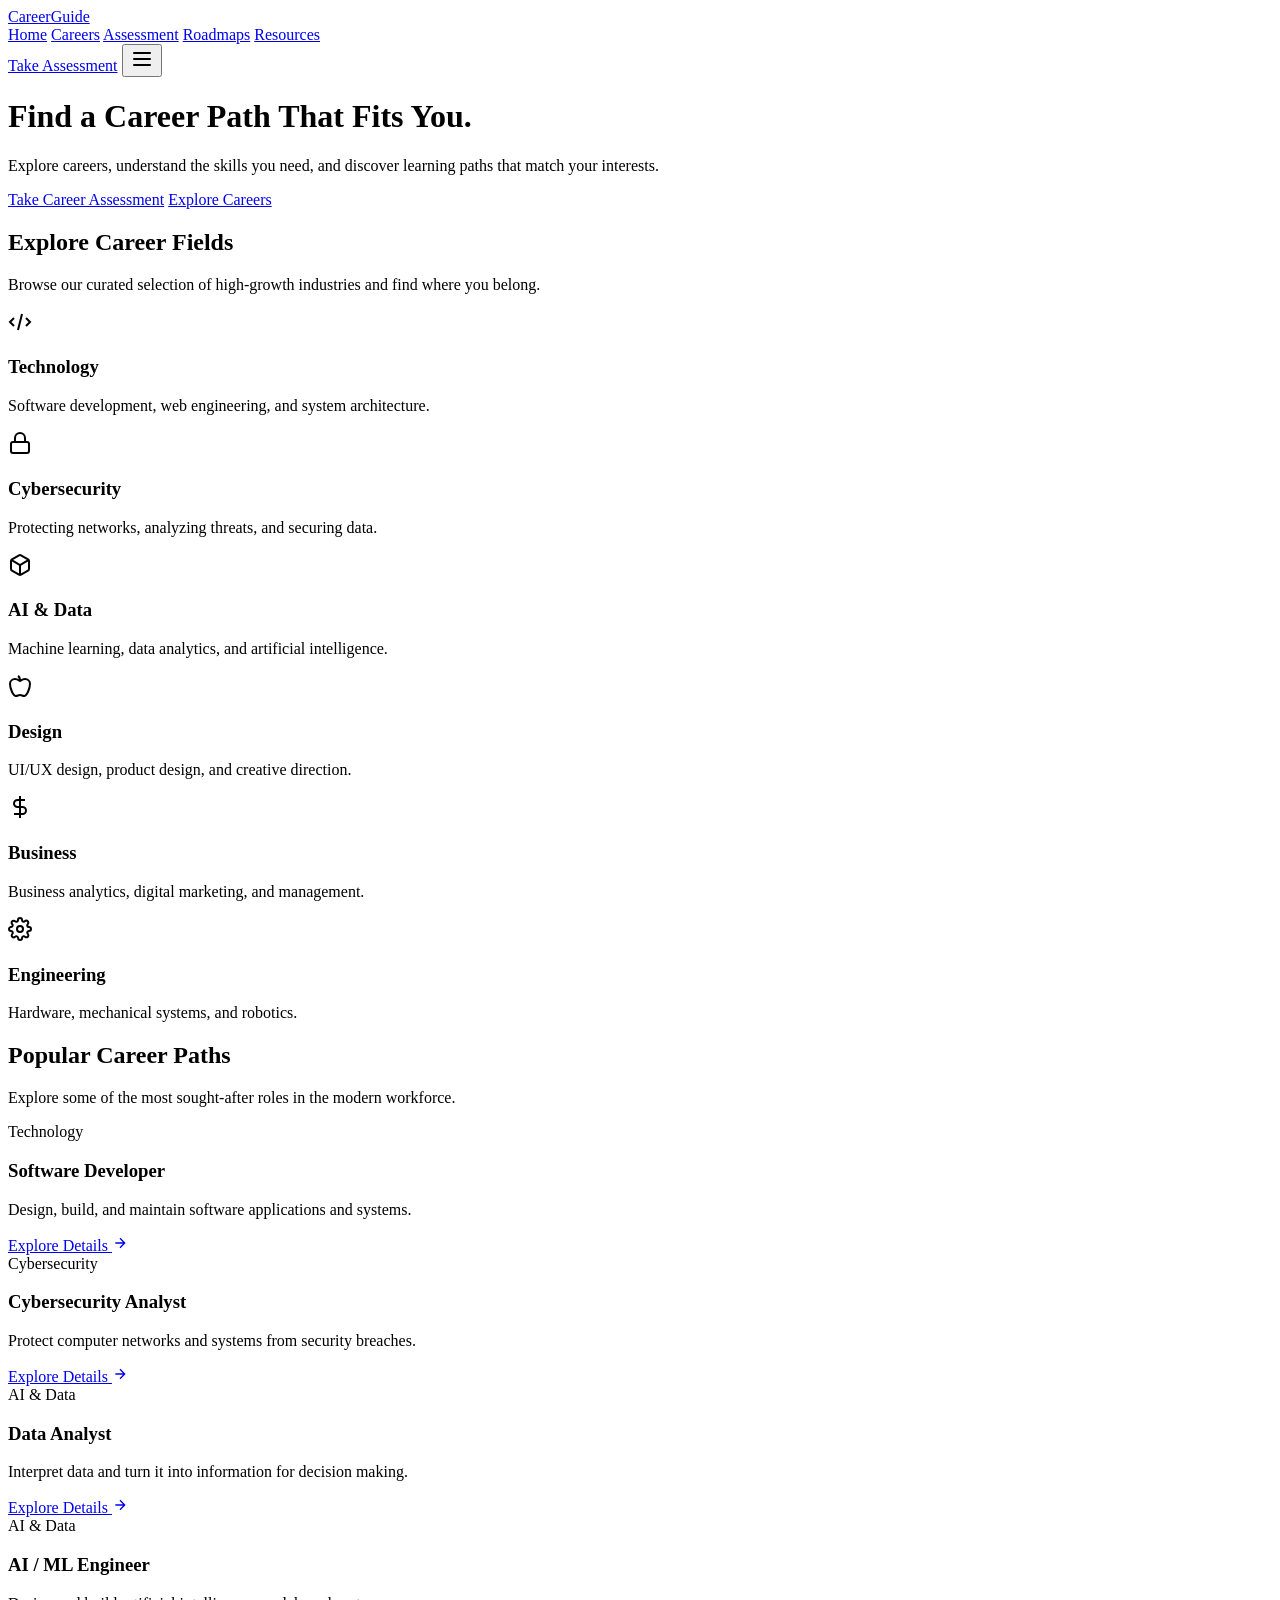
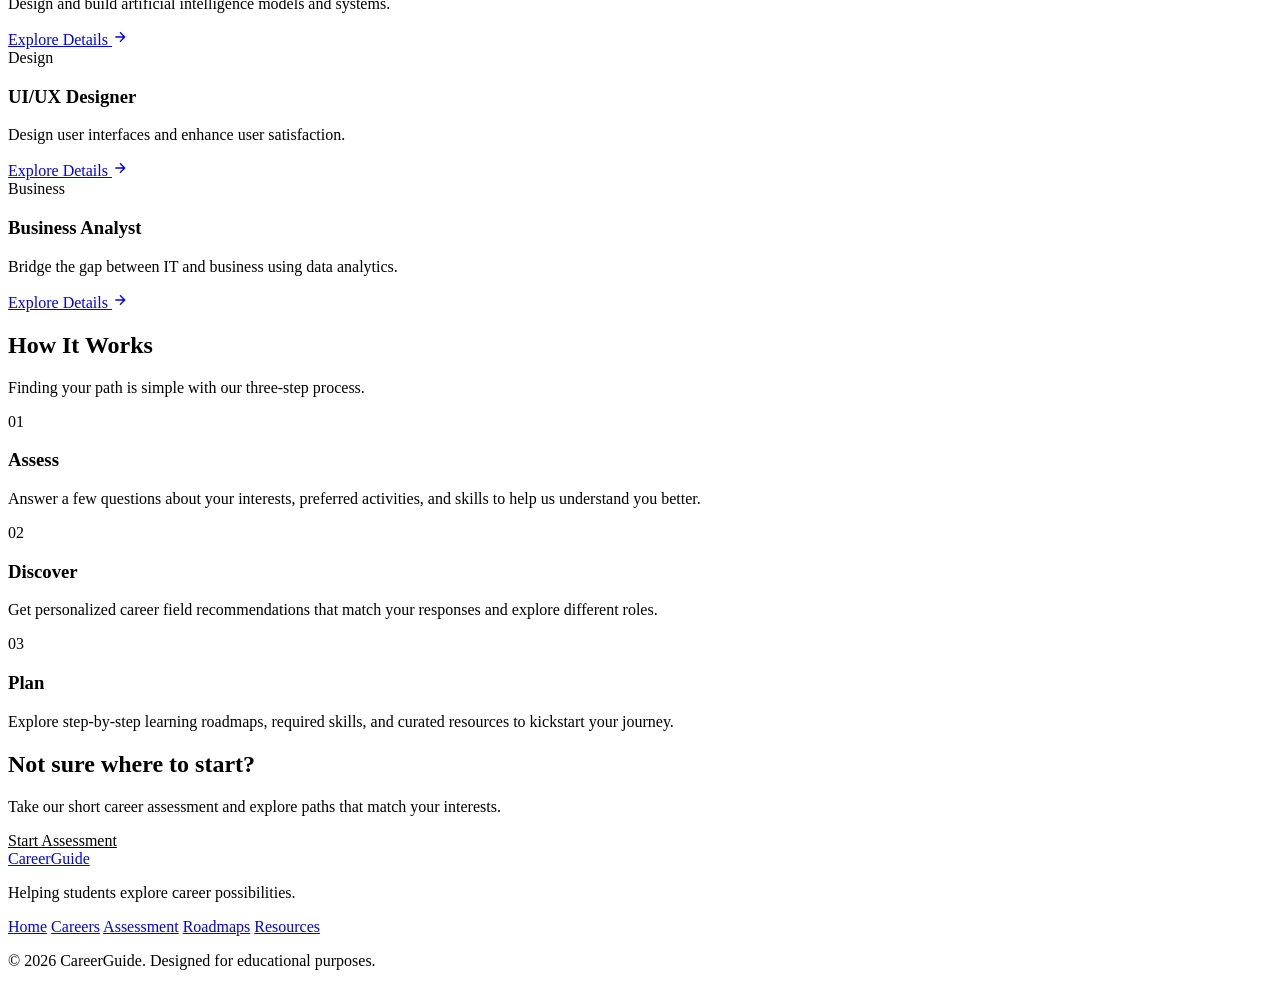
==== index.html @ 96481955 "Add files via upload" ====
<!DOCTYPE html>
<html lang="en">
<head>
    <meta charset="UTF-8">
    <meta name="viewport" content="width=device-width, initial-scale=1.0">
    <title>CareerGuide | Find Your Path</title>
    <link href="https://fonts.googleapis.com/css2?family=Inter:wght@400;500;600;700&display=swap" rel="stylesheet">
    <link rel="stylesheet" href="css/style.css">
</head>
<body>
    <nav class="navbar">
        <div class="nav-container">
            <a href="index.html" class="logo">CareerGuide</a>
            <div class="nav-links">
                <a href="index.html">Home</a>
                <a href="careers.html">Careers</a>
                <a href="assessment.html">Assessment</a>
                <a href="roadmaps.html">Roadmaps</a>
                <a href="resources.html">Resources</a>
                <a href="assessment.html" class="btn btn-primary nav-cta mobile-only" style="display: none;">Take Assessment</a>
            </div>
            <a href="assessment.html" class="btn btn-primary nav-cta desktop-only">Take Assessment</a>
            <button class="mobile-menu-btn" aria-label="Toggle Menu">
                <svg width="24" height="24" viewBox="0 0 24 24" fill="none" stroke="currentColor" stroke-width="2">
                    <path stroke-linecap="round" stroke-linejoin="round" d="M4 6h16M4 12h16M4 18h16"/>
                </svg>
            </button>
        </div>
    </nav>

    <header class="hero">
        <div class="container">
            <h1>Find a Career Path That Fits You.</h1>
            <p>Explore careers, understand the skills you need, and discover learning paths that match your interests.</p>
            <div class="hero-btns">
                <a href="assessment.html" class="btn btn-primary">Take Career Assessment</a>
                <a href="careers.html" class="btn btn-secondary">Explore Careers</a>
            </div>
        </div>
    </header>

    <main>
        <!-- Career Categories -->
        <section class="container">
            <div class="section-header">
                <h2>Explore Career Fields</h2>
                <p>Browse our curated selection of high-growth industries and find where you belong.</p>
            </div>
            <div class="grid grid-3">
                <div class="card">
                    <div class="card-icon">
                        <svg width="24" height="24" viewBox="0 0 24 24" fill="none" stroke="currentColor" stroke-width="2"><path d="M10 20l4-16m4 4l4 4-4 4M6 16l-4-4 4-4"/></svg>
                    </div>
                    <h3 class="card-title">Technology</h3>
                    <p>Software development, web engineering, and system architecture.</p>
                </div>
                <div class="card">
                    <div class="card-icon">
                        <svg width="24" height="24" viewBox="0 0 24 24" fill="none" stroke="currentColor" stroke-width="2"><rect x="3" y="11" width="18" height="11" rx="2" ry="2"/><path d="M7 11V7a5 5 0 0 1 10 0v4"/></svg>
                    </div>
                    <h3 class="card-title">Cybersecurity</h3>
                    <p>Protecting networks, analyzing threats, and securing data.</p>
                </div>
                <div class="card">
                    <div class="card-icon">
                        <svg width="24" height="24" viewBox="0 0 24 24" fill="none" stroke="currentColor" stroke-width="2"><path d="M21 16V8a2 2 0 0 0-1-1.73l-7-4a2 2 0 0 0-2 0l-7 4A2 2 0 0 0 3 8v8a2 2 0 0 0 1 1.73l7 4a2 2 0 0 0 2 0l7-4A2 2 0 0 0 21 16z"/><polyline points="3.27 6.96 12 12.01 20.73 6.96"/><line x1="12" y1="22.08" x2="12" y2="12"/></svg>
                    </div>
                    <h3 class="card-title">AI & Data</h3>
                    <p>Machine learning, data analytics, and artificial intelligence.</p>
                </div>
                <div class="card">
                    <div class="card-icon">
                        <svg width="24" height="24" viewBox="0 0 24 24" fill="none" stroke="currentColor" stroke-width="2"><path d="M12 20.94c1.5 0 2.75 1.06 4 1.06 3 0 6-8 6-12.22A4.91 4.91 0 0 0 17 5c-2.22 0-4 1.44-5 2-1-.56-2.78-2-5-2a4.9 4.9 0 0 0-5 4.78C2 14 5 22 8 22c1.25 0 2.5-1.06 4-1.06Z"/><path d="M10 2c1 .5 2 2 2 5"/></svg>
                    </div>
                    <h3 class="card-title">Design</h3>
                    <p>UI/UX design, product design, and creative direction.</p>
                </div>
                <div class="card">
                    <div class="card-icon">
                        <svg width="24" height="24" viewBox="0 0 24 24" fill="none" stroke="currentColor" stroke-width="2"><line x1="12" y1="1" x2="12" y2="23"/><path d="M17 5H9.5a3.5 3.5 0 0 0 0 7h5a3.5 3.5 0 0 1 0 7H6"/></svg>
                    </div>
                    <h3 class="card-title">Business</h3>
                    <p>Business analytics, digital marketing, and management.</p>
                </div>
                <div class="card">
                    <div class="card-icon">
                        <svg width="24" height="24" viewBox="0 0 24 24" fill="none" stroke="currentColor" stroke-width="2"><circle cx="12" cy="12" r="3"/><path d="M19.4 15a1.65 1.65 0 0 0 .33 1.82l.06.06a2 2 0 0 1 0 2.83 2 2 0 0 1-2.83 0l-.06-.06a1.65 1.65 0 0 0-1.82-.33 1.65 1.65 0 0 0-1 1.51V21a2 2 0 0 1-2 2 2 2 0 0 1-2-2v-.09A1.65 1.65 0 0 0 9 19.4a1.65 1.65 0 0 0-1.82.33l-.06.06a2 2 0 0 1-2.83 0 2 2 0 0 1 0-2.83l.06-.06a1.65 1.65 0 0 0 .33-1.82 1.65 1.65 0 0 0-1.51-1H3a2 2 0 0 1-2-2 2 2 0 0 1 2-2h.09A1.65 1.65 0 0 0 4.6 9a1.65 1.65 0 0 0-.33-1.82l-.06-.06a2 2 0 0 1 0-2.83 2 2 0 0 1 2.83 0l.06.06a1.65 1.65 0 0 0 1.82.33H9a1.65 1.65 0 0 0 1-1.51V3a2 2 0 0 1 2-2 2 2 0 0 1 2 2v.09a1.65 1.65 0 0 0 1 1.51 1.65 1.65 0 0 0 1.82-.33l.06-.06a2 2 0 0 1 2.83 0 2 2 0 0 1 0 2.83l-.06.06a1.65 1.65 0 0 0-.33 1.82V9a1.65 1.65 0 0 0 1.51 1H21a2 2 0 0 1 2 2 2 2 0 0 1-2 2h-.09a1.65 1.65 0 0 0-1.51 1z"/></svg>
                    </div>
                    <h3 class="card-title">Engineering</h3>
                    <p>Hardware, mechanical systems, and robotics.</p>
                </div>
            </div>
        </section>

        <!-- Featured Careers -->
        <section class="container">
            <div class="section-header">
                <h2>Popular Career Paths</h2>
                <p>Explore some of the most sought-after roles in the modern workforce.</p>
            </div>
            <div class="grid grid-3" id="featured-careers">
                <!-- Dynamically populated or statically written for index -->
                <div class="card">
                    <span class="tag">Technology</span>
                    <h3 class="card-title">Software Developer</h3>
                    <p>Design, build, and maintain software applications and systems.</p>
                    <a href="careers.html?id=software-developer" class="card-link">Explore Details <svg width="16" height="16" viewBox="0 0 24 24" fill="none" stroke="currentColor" stroke-width="2"><path d="M5 12h14M12 5l7 7-7 7"/></svg></a>
                </div>
                <div class="card">
                    <span class="tag">Cybersecurity</span>
                    <h3 class="card-title">Cybersecurity Analyst</h3>
                    <p>Protect computer networks and systems from security breaches.</p>
                    <a href="careers.html?id=cybersecurity-analyst" class="card-link">Explore Details <svg width="16" height="16" viewBox="0 0 24 24" fill="none" stroke="currentColor" stroke-width="2"><path d="M5 12h14M12 5l7 7-7 7"/></svg></a>
                </div>
                <div class="card">
                    <span class="tag">AI & Data</span>
                    <h3 class="card-title">Data Analyst</h3>
                    <p>Interpret data and turn it into information for decision making.</p>
                    <a href="careers.html?id=data-analyst" class="card-link">Explore Details <svg width="16" height="16" viewBox="0 0 24 24" fill="none" stroke="currentColor" stroke-width="2"><path d="M5 12h14M12 5l7 7-7 7"/></svg></a>
                </div>
                <div class="card">
                    <span class="tag">AI & Data</span>
                    <h3 class="card-title">AI / ML Engineer</h3>
                    <p>Design and build artificial intelligence models and systems.</p>
                    <a href="careers.html?id=ai-ml-engineer" class="card-link">Explore Details <svg width="16" height="16" viewBox="0 0 24 24" fill="none" stroke="currentColor" stroke-width="2"><path d="M5 12h14M12 5l7 7-7 7"/></svg></a>
                </div>
                <div class="card">
                    <span class="tag">Design</span>
                    <h3 class="card-title">UI/UX Designer</h3>
                    <p>Design user interfaces and enhance user satisfaction.</p>
                    <a href="careers.html?id=ui-ux-designer" class="card-link">Explore Details <svg width="16" height="16" viewBox="0 0 24 24" fill="none" stroke="currentColor" stroke-width="2"><path d="M5 12h14M12 5l7 7-7 7"/></svg></a>
                </div>
                <div class="card">
                    <span class="tag">Business</span>
                    <h3 class="card-title">Business Analyst</h3>
                    <p>Bridge the gap between IT and business using data analytics.</p>
                    <a href="careers.html?id=business-analyst" class="card-link">Explore Details <svg width="16" height="16" viewBox="0 0 24 24" fill="none" stroke="currentColor" stroke-width="2"><path d="M5 12h14M12 5l7 7-7 7"/></svg></a>
                </div>
            </div>
        </section>

        <!-- How It Works -->
        <section class="container">
            <div class="section-header">
                <h2>How It Works</h2>
                <p>Finding your path is simple with our three-step process.</p>
            </div>
            <div class="grid grid-3 steps-container">
                <div class="step">
                    <span class="step-num">01</span>
                    <h3>Assess</h3>
                    <p>Answer a few questions about your interests, preferred activities, and skills to help us understand you better.</p>
                </div>
                <div class="step">
                    <span class="step-num">02</span>
                    <h3>Discover</h3>
                    <p>Get personalized career field recommendations that match your responses and explore different roles.</p>
                </div>
                <div class="step">
                    <span class="step-num">03</span>
                    <h3>Plan</h3>
                    <p>Explore step-by-step learning roadmaps, required skills, and curated resources to kickstart your journey.</p>
                </div>
            </div>
        </section>

        <!-- CTA Section -->
        <section class="container">
            <div class="cta-section">
                <h2>Not sure where to start?</h2>
                <p>Take our short career assessment and explore paths that match your interests.</p>
                <a href="assessment.html" class="btn" style="background: white; color: var(--primary);">Start Assessment</a>
            </div>
        </section>
    </main>

    <footer>
        <div class="container">
            <a href="index.html" class="footer-logo">CareerGuide</a>
            <p>Helping students explore career possibilities.</p>
            <div class="footer-links">
                <a href="index.html">Home</a>
                <a href="careers.html">Careers</a>
                <a href="assessment.html">Assessment</a>
                <a href="roadmaps.html">Roadmaps</a>
                <a href="resources.html">Resources</a>
            </div>
            <p class="footer-copy">© 2026 CareerGuide. Designed for educational purposes.</p>
        </div>
    </footer>

    <script src="js/main.js"></script>
</body>
</html>
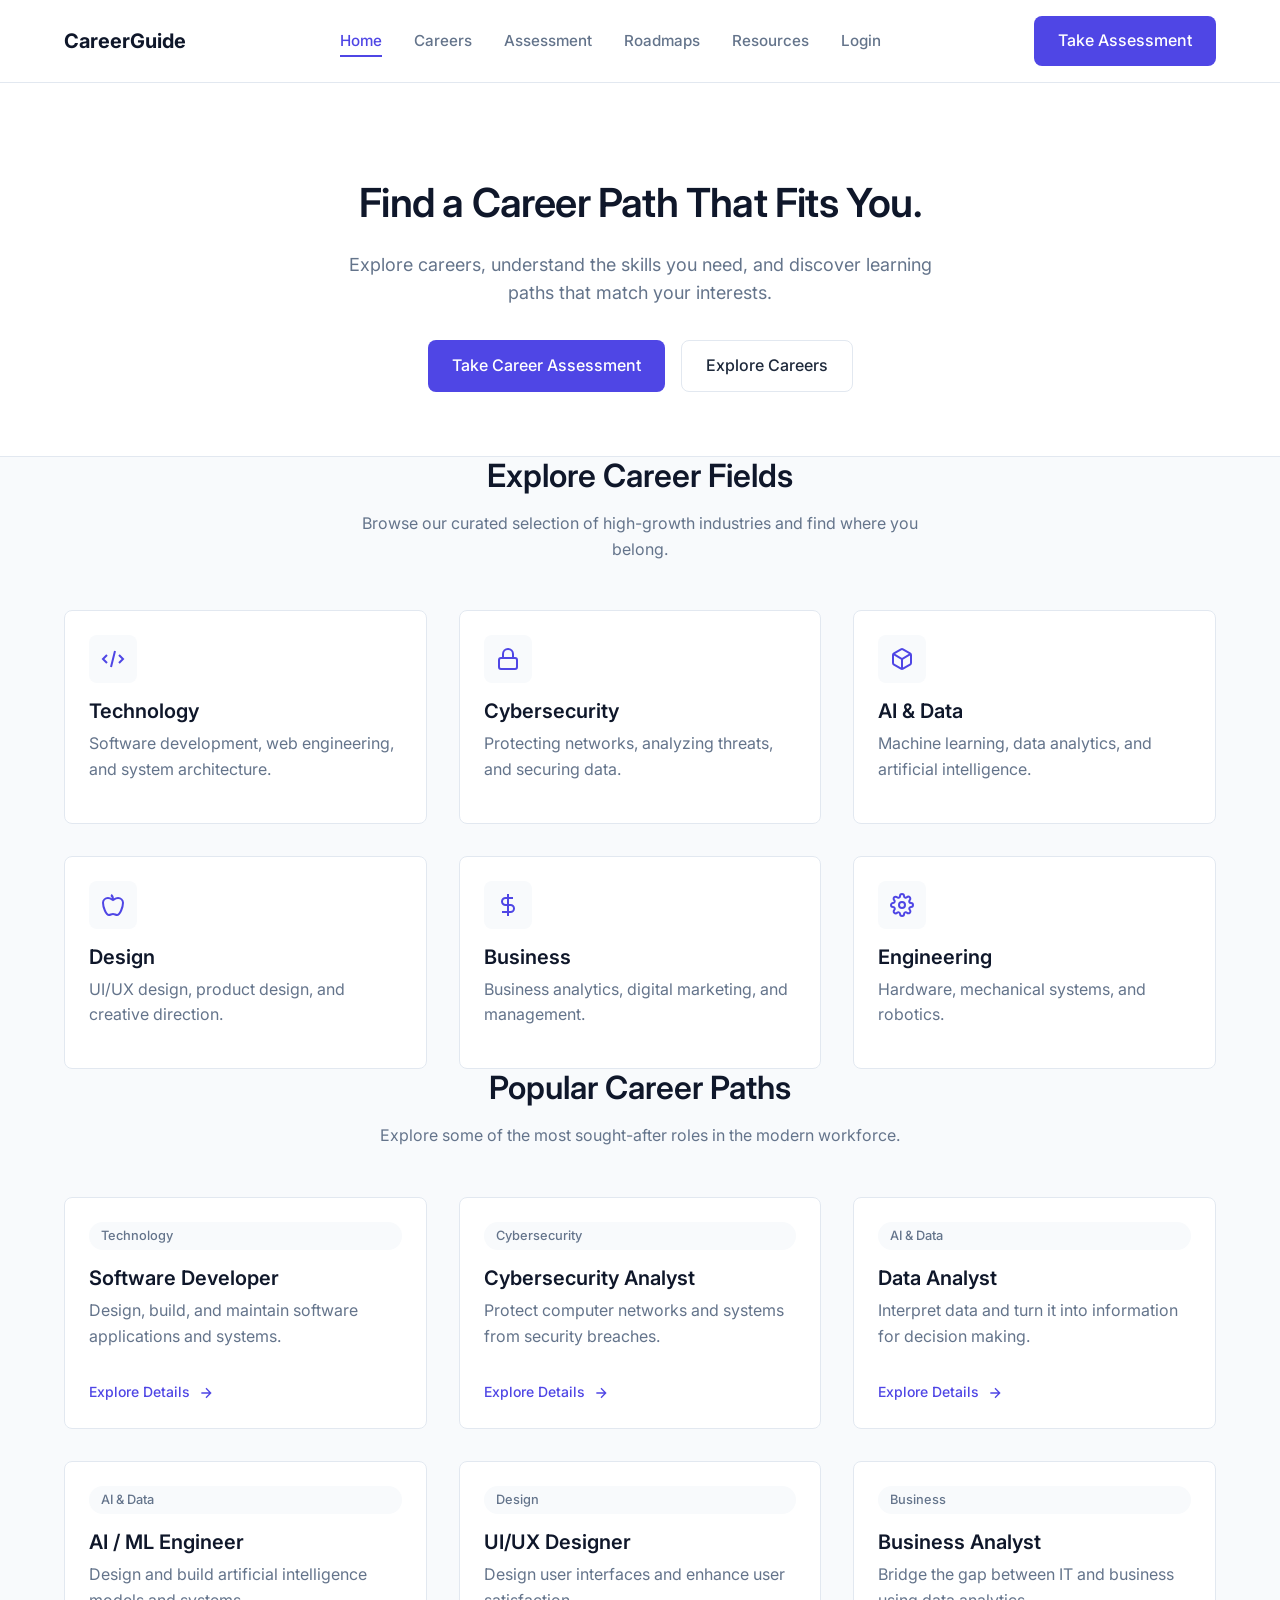
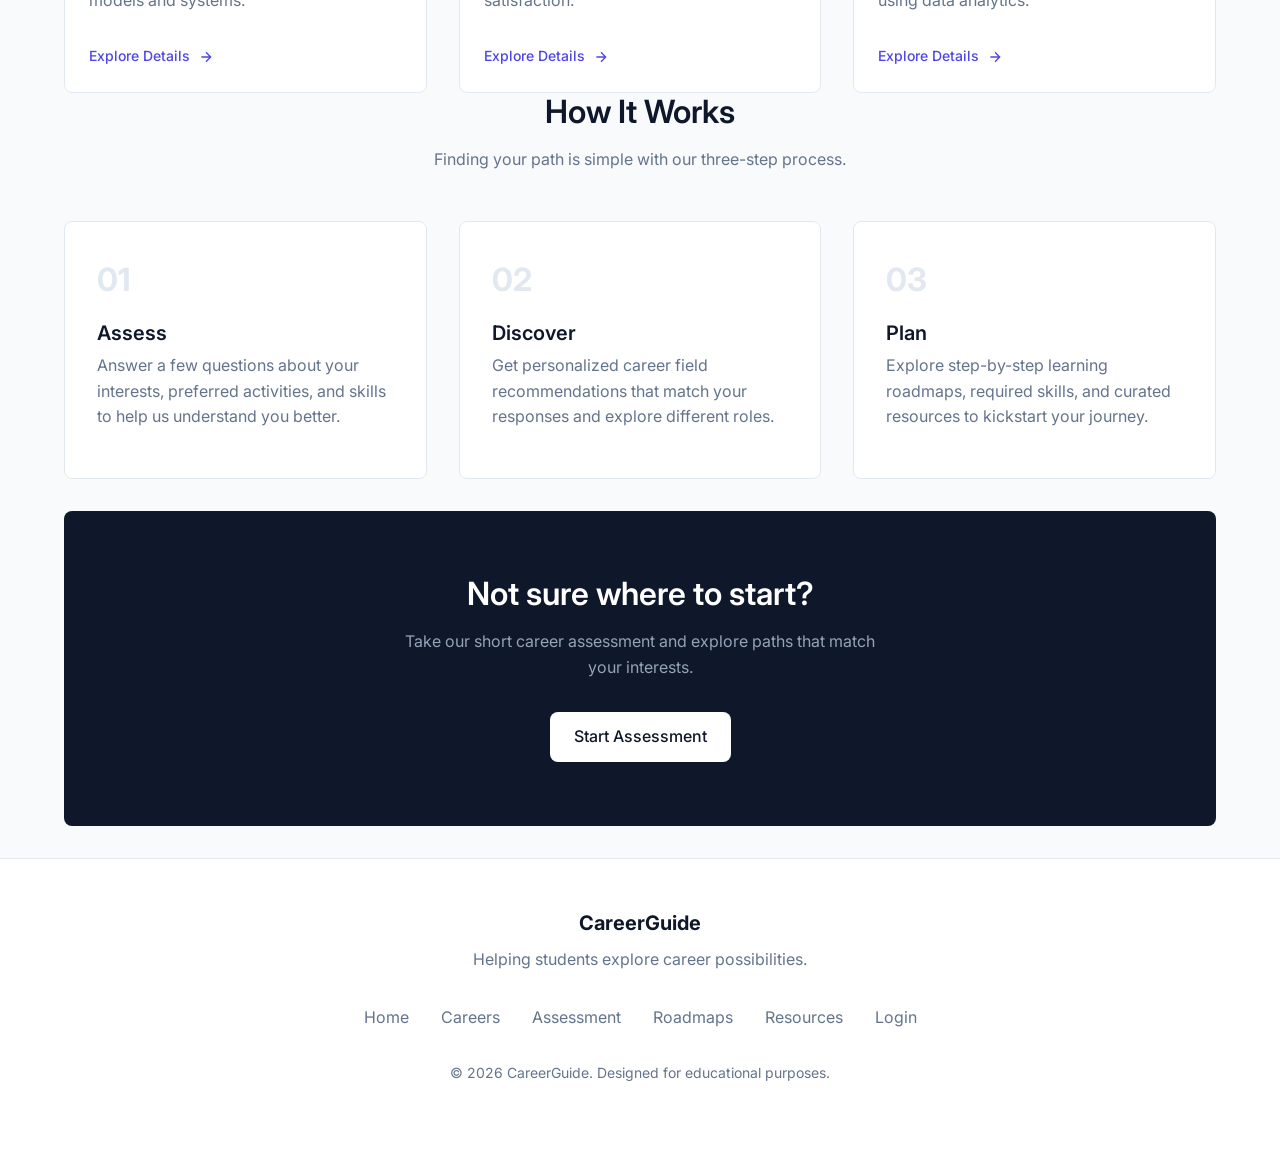
==== commit 35270017: "Integrate login and registration system" ====
--- a/index.html
+++ b/index.html
@@ -17,6 +17,7 @@
                 <a href="assessment.html">Assessment</a>
                 <a href="roadmaps.html">Roadmaps</a>
                 <a href="resources.html">Resources</a>
+                <a href="login.html">Login</a>
                 <a href="assessment.html" class="btn btn-primary nav-cta mobile-only" style="display: none;">Take Assessment</a>
             </div>
             <a href="assessment.html" class="btn btn-primary nav-cta desktop-only">Take Assessment</a>
@@ -184,6 +185,7 @@
                 <a href="assessment.html">Assessment</a>
                 <a href="roadmaps.html">Roadmaps</a>
                 <a href="resources.html">Resources</a>
+                <a href="login.html">Login</a>
             </div>
             <p class="footer-copy">© 2026 CareerGuide. Designed for educational purposes.</p>
         </div>
--- a/css/style.css
+++ b/css/style.css
@@ -0,0 +1,187 @@
+/* css/style.css */
+:root {
+    --primary: #0f172a;
+    --text-main: #1e293b;
+    --text-muted: #64748b;
+    --accent: #4f46e5;
+    --accent-hover: #4338ca;
+    --bg-light: #f8fafc;
+    --bg-white: #ffffff;
+    --border: #e2e8f0;
+    --shadow-sm: 0 1px 2px 0 rgb(0 0 0 / 0.05);
+    --shadow-md: 0 4px 6px -1px rgb(0 0 0 / 0.1), 0 2px 4px -2px rgb(0 0 0 / 0.1);
+    --radius: 8px;
+    --transition: all 0.2s cubic-bezier(0.4, 0, 0.2, 1);
+}
+
+* { margin: 0; padding: 0; box-sizing: border-box; }
+body {
+    font-family: 'Inter', sans-serif;
+    color: var(--text-main);
+    background-color: var(--bg-light);
+    line-height: 1.6;
+    opacity: 0;
+    animation: fadeInPage 0.4s ease-out forwards;
+}
+
+@keyframes fadeInPage {
+    from { opacity: 0; }
+    to { opacity: 1; }
+}
+
+a { text-decoration: none; color: inherit; }
+ul { list-style: none; }
+img { max-width: 100%; height: auto; display: block; }
+
+/* Typography */
+h1, h2, h3, h4, h5, h6 { color: var(--primary); font-weight: 600; line-height: 1.2; }
+h1 { font-size: 2.5rem; letter-spacing: -0.02em; }
+h2 { font-size: 2rem; margin-bottom: 1rem; }
+h3 { font-size: 1.25rem; margin-bottom: 0.5rem; }
+p { color: var(--text-muted); margin-bottom: 1rem; }
+
+/* Buttons */
+.btn {
+    display: inline-flex; align-items: center; justify-content: center;
+    padding: 0.75rem 1.5rem; border-radius: var(--radius);
+    font-weight: 500; transition: var(--transition);
+    cursor: pointer; border: none; font-size: 1rem; font-family: inherit;
+}
+.btn:active { transform: scale(0.97); }
+.btn-primary { background: var(--accent); color: white; }
+.btn-primary:hover { background: var(--accent-hover); box-shadow: 0 4px 12px rgba(79, 70, 229, 0.2); }
+.btn-secondary { background: white; color: var(--text-main); border: 1px solid var(--border); }
+.btn-secondary:hover { border-color: var(--text-muted); box-shadow: var(--shadow-sm); }
+
+/* Layout & Containers */
+.container { max-width: 1200px; margin: 0 auto; padding: 0 1.5rem; }
+section { padding: 5rem 0; }
+.section-header { text-align: center; margin-bottom: 3rem; max-width: 600px; margin-inline: auto; }
+
+/* Navbar */
+.navbar {
+    background: var(--bg-white); border-bottom: 1px solid var(--border);
+    position: sticky; top: 0; z-index: 100; padding: 1rem 0;
+}
+.nav-container {
+    display: flex; justify-content: space-between; align-items: center;
+    max-width: 1200px; margin: 0 auto; padding: 0 1.5rem;
+}
+.logo { font-size: 1.25rem; font-weight: 700; color: var(--primary); transition: var(--transition); }
+.logo:hover { opacity: 0.8; }
+.nav-links { display: flex; gap: 2rem; align-items: center; }
+.nav-links a { position: relative; color: var(--text-muted); font-weight: 500; transition: color 0.2s ease; font-size: 0.95rem; }
+.nav-links a:hover, .nav-links a.active { color: var(--accent); }
+.nav-links a::after {
+    content: ''; position: absolute; width: 100%; height: 2px; bottom: -4px; left: 0;
+    background-color: var(--accent); transform: scaleX(0); transform-origin: right; transition: transform 0.3s ease;
+}
+.nav-links a:hover::after, .nav-links a.active::after {
+    transform: scaleX(1); transform-origin: left;
+}
+.mobile-menu-btn { display: none; background: none; border: none; cursor: pointer; color: var(--primary); padding: 0.5rem; }
+
+/* Hero Section */
+.hero { text-align: center; padding: 6rem 0 4rem; background: var(--bg-white); border-bottom: 1px solid var(--border); }
+.hero h1 { margin-bottom: 1.5rem; max-width: 800px; margin-inline: auto; }
+.hero p { font-size: 1.125rem; max-width: 600px; margin-inline: auto; margin-bottom: 2rem; }
+.hero-btns { display: flex; gap: 1rem; justify-content: center; }
+
+/* Grid System */
+.grid { display: grid; gap: 2rem; }
+.grid-2 { grid-template-columns: repeat(2, 1fr); }
+.grid-3 { grid-template-columns: repeat(3, 1fr); }
+.grid-4 { grid-template-columns: repeat(4, 1fr); }
+
+/* Generic Cards */
+.card {
+    background: var(--bg-white); padding: 1.5rem; border-radius: var(--radius);
+    border: 1px solid var(--border); transition: transform 0.25s ease-out, box-shadow 0.25s ease-out, border-color 0.2s ease-out;
+    display: flex; flex-direction: column;
+}
+.card:hover { 
+    transform: translateY(-4px); 
+    box-shadow: 0 10px 20px -5px rgba(0, 0, 0, 0.05), 0 8px 10px -6px rgba(0, 0, 0, 0.01); 
+    border-color: var(--border); 
+}
+.card-icon { 
+    width: 48px; height: 48px; background: var(--bg-light); border-radius: var(--radius); 
+    display: flex; align-items: center; justify-content: center; margin-bottom: 1rem; color: var(--accent); 
+    transition: transform 0.3s ease;
+}
+.card:hover .card-icon { transform: scale(1.05); }
+.card-title { margin-bottom: 0.5rem; }
+.tag { 
+    display: inline-block; padding: 0.25rem 0.75rem; background: var(--bg-light); 
+    color: var(--text-muted); font-size: 0.8rem; font-weight: 500; border-radius: 99px; margin-bottom: 1rem; 
+}
+.card-link { color: var(--accent); font-weight: 500; font-size: 0.875rem; display: inline-flex; align-items: center; gap: 0.5rem; margin-top: auto; padding-top: 1rem; transition: var(--transition); }
+.card-link:hover { color: var(--accent-hover); gap: 0.75rem; }
+
+/* Steps (How it works) */
+.steps-container { margin-top: 2rem; }
+.step { padding: 2rem; background: var(--bg-white); border: 1px solid var(--border); border-radius: var(--radius); text-align: left; transition: transform 0.3s ease, box-shadow 0.3s ease; }
+.step:hover { transform: translateY(-2px); box-shadow: var(--shadow-sm); }
+.step-num { font-size: 2rem; font-weight: 700; color: var(--border); margin-bottom: 1rem; display: block; }
+
+/* CTA Section */
+.cta-section { background: var(--primary); color: white; text-align: center; border-radius: var(--radius); padding: 4rem 2rem; margin: 2rem 0; }
+.cta-section h2 { color: white; }
+.cta-section p { color: #94a3b8; max-width: 500px; margin-inline: auto; margin-bottom: 2rem; }
+
+/* Footer */
+footer { background: var(--bg-white); border-top: 1px solid var(--border); padding: 3rem 0; text-align: center; }
+.footer-logo { font-size: 1.25rem; font-weight: 700; color: var(--primary); margin-bottom: 0.5rem; display: block; }
+.footer-links { display: flex; justify-content: center; gap: 2rem; margin: 2rem 0; flex-wrap: wrap; }
+.footer-links a { color: var(--text-muted); transition: color 0.2s ease; }
+.footer-links a:hover { color: var(--accent); }
+.footer-copy { color: var(--text-muted); font-size: 0.875rem; }
+
+/* Scroll Animation Utilities */
+.animate-on-scroll {
+    opacity: 0;
+    transform: translateY(15px);
+    transition: opacity 0.5s ease-out, transform 0.5s ease-out;
+}
+.animate-on-scroll.is-visible {
+    opacity: 1;
+    transform: translateY(0);
+}
+
+/* Assessment Specific Animations */
+.progress-bar-fill { transition: width 0.4s cubic-bezier(0.4, 0, 0.2, 1); }
+.match-bar-fill { transition: width 1s cubic-bezier(0.1, 0.7, 0.1, 1); }
+.option-label { transition: all 0.2s ease; }
+.option-label:active { transform: scale(0.99); }
+#question-container { transition: opacity 0.25s ease-out, transform 0.25s ease-out; }
+#matches-container { transition: opacity 0.3s ease-out; }
+
+/* Responsive Adjustments */
+@media (max-width: 768px) {
+    .nav-links {
+        display: none; flex-direction: column; position: absolute;
+        top: 100%; left: 0; right: 0; background: var(--bg-white);
+        padding: 1.5rem; border-bottom: 1px solid var(--border); box-shadow: var(--shadow-sm); gap: 1rem;
+    }
+    .nav-links.active { display: flex; }
+    .nav-cta.desktop-only { display: none; }
+    .mobile-menu-btn { display: block; }
+    .grid-2, .grid-3, .grid-4 { grid-template-columns: 1fr; }
+    h1 { font-size: 2rem; }
+    .hero-btns { flex-direction: column; }
+    .section-header { margin-bottom: 2rem; }
+}
+
+/* Accessibility */
+@media (prefers-reduced-motion: reduce) {
+    *, ::before, ::after {
+        animation-duration: 0.01ms !important;
+        animation-iteration-count: 1 !important;
+        transition-duration: 0.01ms !important;
+        scroll-behavior: auto !important;
+    }
+    body { opacity: 1; animation: none; }
+    .animate-on-scroll { opacity: 1; transform: none; transition: none; }
+    .nav-links a::after { display: none; }
+    .card:hover { transform: none; }
+}
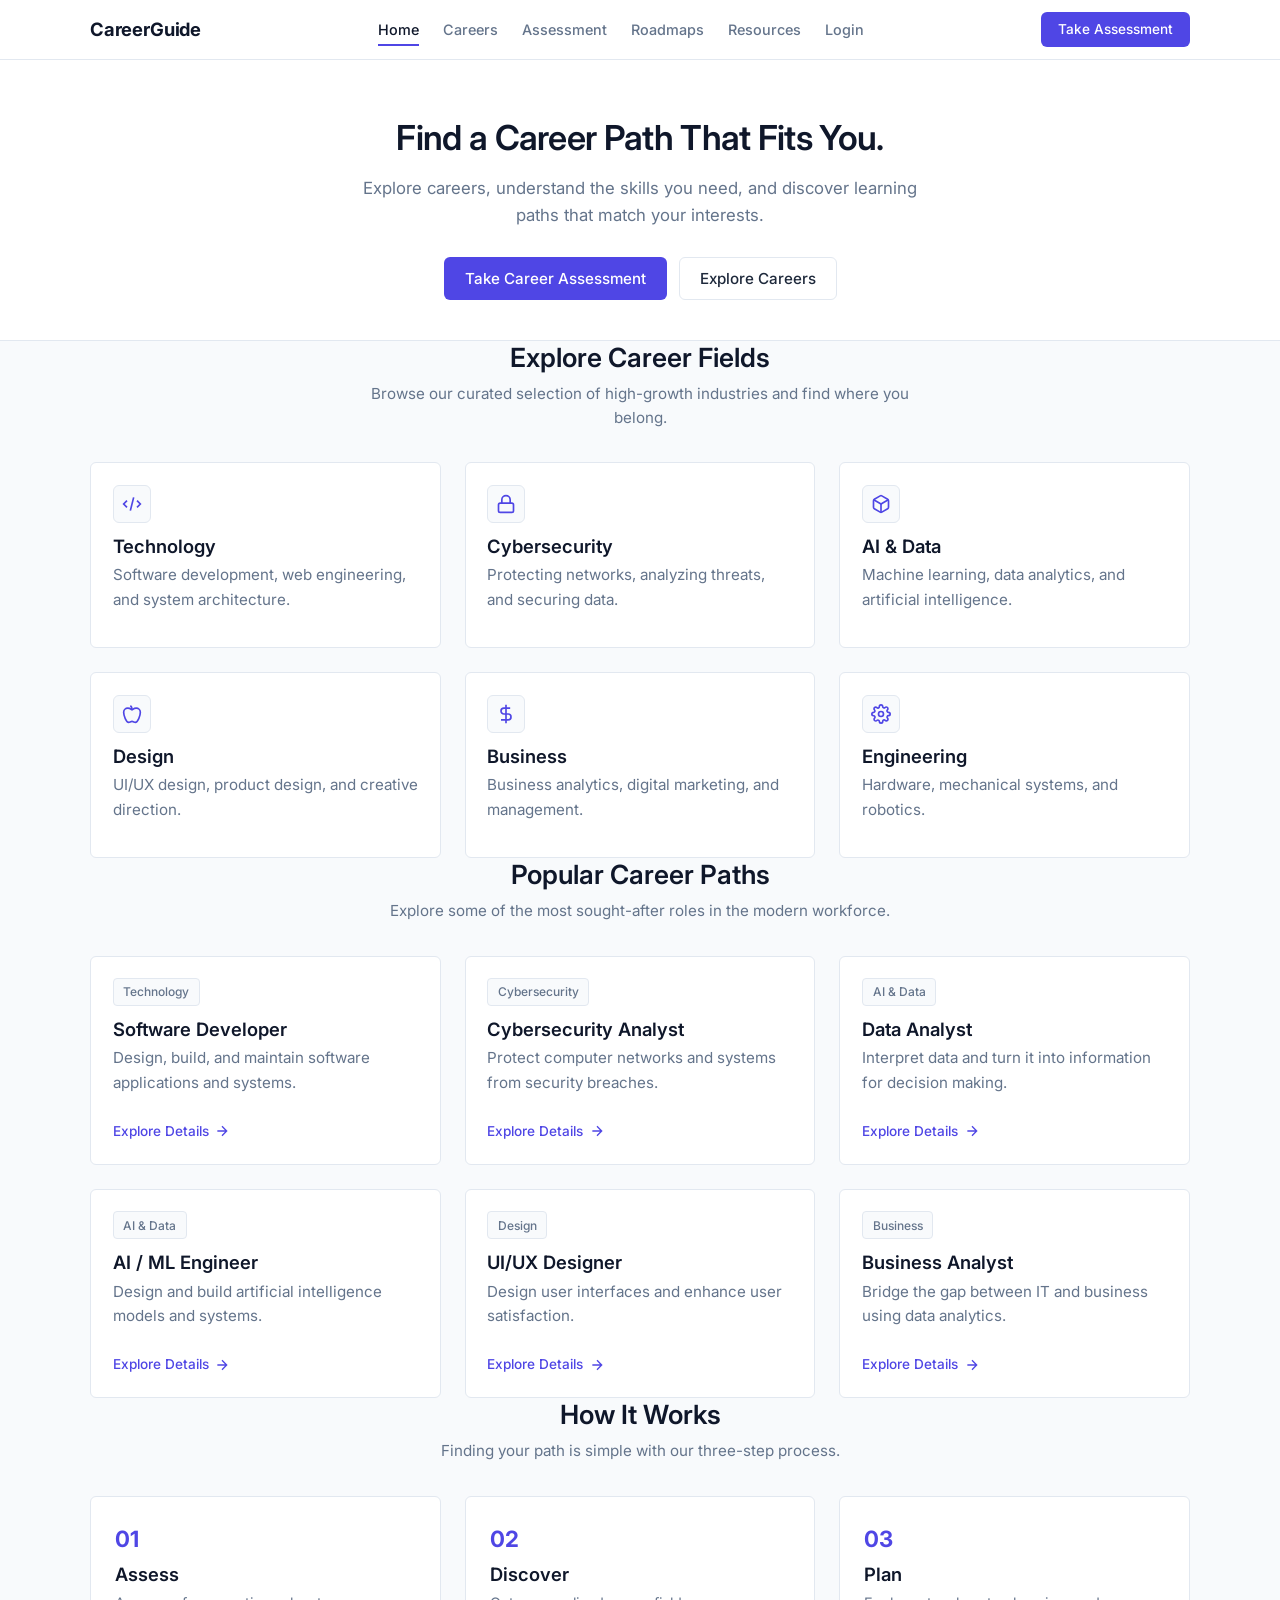
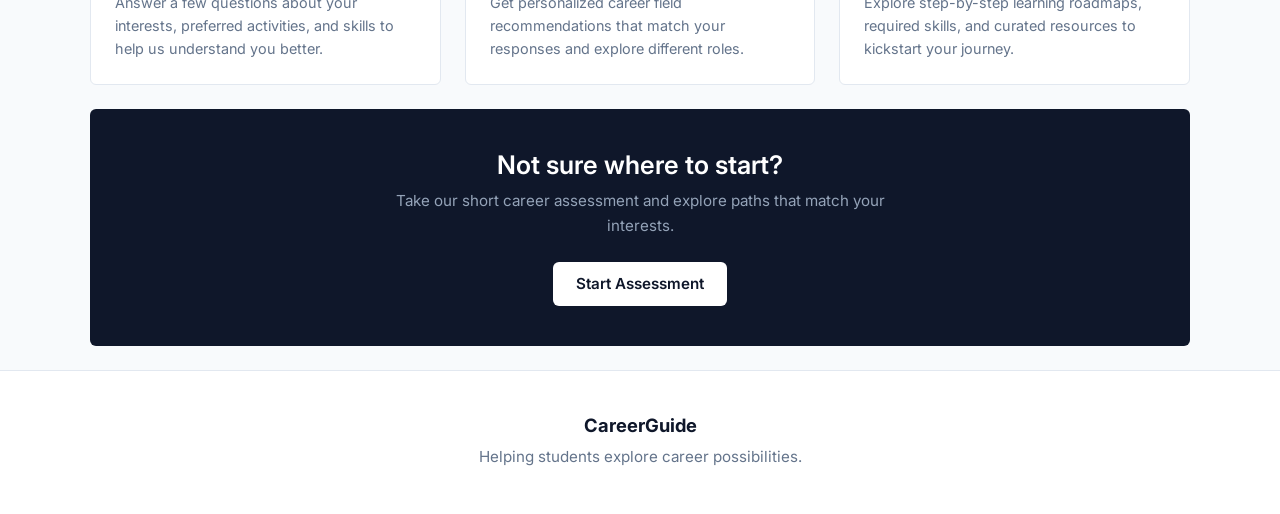
==== commit 3583c5ae: "Final" ====
--- a/index.html
+++ b/index.html
@@ -179,15 +179,6 @@
         <div class="container">
             <a href="index.html" class="footer-logo">CareerGuide</a>
             <p>Helping students explore career possibilities.</p>
-            <div class="footer-links">
-                <a href="index.html">Home</a>
-                <a href="careers.html">Careers</a>
-                <a href="assessment.html">Assessment</a>
-                <a href="roadmaps.html">Roadmaps</a>
-                <a href="resources.html">Resources</a>
-                <a href="login.html">Login</a>
-            </div>
-            <p class="footer-copy">© 2026 CareerGuide. Designed for educational purposes.</p>
         </div>
     </footer>
 
--- a/css/style.css
+++ b/css/style.css
@@ -1,4 +1,3 @@
-/* css/style.css */
 :root {
     --primary: #0f172a;
     --text-main: #1e293b;
@@ -8,10 +7,14 @@
     --bg-light: #f8fafc;
     --bg-white: #ffffff;
     --border: #e2e8f0;
+    --border-hover: #cbd5e1;
     --shadow-sm: 0 1px 2px 0 rgb(0 0 0 / 0.05);
-    --shadow-md: 0 4px 6px -1px rgb(0 0 0 / 0.1), 0 2px 4px -2px rgb(0 0 0 / 0.1);
-    --radius: 8px;
-    --transition: all 0.2s cubic-bezier(0.4, 0, 0.2, 1);
+    --radius: 6px;
+    --transition: none;
+}
+
+html {
+    scroll-behavior: auto;
 }
 
 * { margin: 0; padding: 0; box-sizing: border-box; }
@@ -20,13 +23,7 @@
     color: var(--text-main);
     background-color: var(--bg-light);
     line-height: 1.6;
-    opacity: 0;
-    animation: fadeInPage 0.4s ease-out forwards;
-}
-
-@keyframes fadeInPage {
-    from { opacity: 0; }
-    to { opacity: 1; }
+    opacity: 1;
 }
 
 a { text-decoration: none; color: inherit; }
@@ -34,142 +31,131 @@
 img { max-width: 100%; height: auto; display: block; }
 
 /* Typography */
-h1, h2, h3, h4, h5, h6 { color: var(--primary); font-weight: 600; line-height: 1.2; }
-h1 { font-size: 2.5rem; letter-spacing: -0.02em; }
-h2 { font-size: 2rem; margin-bottom: 1rem; }
-h3 { font-size: 1.25rem; margin-bottom: 0.5rem; }
-p { color: var(--text-muted); margin-bottom: 1rem; }
+h1, h2, h3, h4, h5, h6 { color: var(--primary); font-weight: 600; line-height: 1.25; }
+h1 { font-size: 2.15rem; letter-spacing: -0.02em; }
+h2 { font-size: 1.65rem; margin-bottom: 0.75rem; }
+h3 { font-size: 1.15rem; margin-bottom: 0.35rem; }
+p { color: var(--text-muted); margin-bottom: 0.85rem; font-size: 0.95rem; }
 
 /* Buttons */
 .btn {
     display: inline-flex; align-items: center; justify-content: center;
-    padding: 0.75rem 1.5rem; border-radius: var(--radius);
-    font-weight: 500; transition: var(--transition);
-    cursor: pointer; border: none; font-size: 1rem; font-family: inherit;
+    padding: 0.6rem 1.25rem; border-radius: var(--radius);
+    font-weight: 500; font-size: 0.95rem; font-family: inherit;
+    cursor: pointer; border: 1px solid transparent; line-height: 1.4;
 }
-.btn:active { transform: scale(0.97); }
 .btn-primary { background: var(--accent); color: white; }
-.btn-primary:hover { background: var(--accent-hover); box-shadow: 0 4px 12px rgba(79, 70, 229, 0.2); }
+.btn-primary:hover { background: var(--accent-hover); }
 .btn-secondary { background: white; color: var(--text-main); border: 1px solid var(--border); }
-.btn-secondary:hover { border-color: var(--text-muted); box-shadow: var(--shadow-sm); }
+.btn-secondary:hover { border-color: var(--border-hover); background: var(--bg-light); }
+.nav-cta { padding: 0.45rem 1rem; font-size: 0.85rem; }
 
 /* Layout & Containers */
-.container { max-width: 1200px; margin: 0 auto; padding: 0 1.5rem; }
-section { padding: 5rem 0; }
-.section-header { text-align: center; margin-bottom: 3rem; max-width: 600px; margin-inline: auto; }
+.container { max-width: 1140px; margin: 0 auto; padding: 0 1.25rem; }
+section { padding: 3.5rem 0; }
+.section-header { text-align: center; margin-bottom: 2rem; max-width: 580px; margin-inline: auto; }
+.section-header h2 { margin-bottom: 0.5rem; }
+.section-header p { font-size: 0.95rem; margin-bottom: 0; }
 
 /* Navbar */
 .navbar {
     background: var(--bg-white); border-bottom: 1px solid var(--border);
-    position: sticky; top: 0; z-index: 100; padding: 1rem 0;
+    position: sticky; top: 0; z-index: 100; padding: 0.75rem 0;
 }
 .nav-container {
     display: flex; justify-content: space-between; align-items: center;
-    max-width: 1200px; margin: 0 auto; padding: 0 1.5rem;
+    max-width: 1140px; margin: 0 auto; padding: 0 1.25rem;
 }
-.logo { font-size: 1.25rem; font-weight: 700; color: var(--primary); transition: var(--transition); }
-.logo:hover { opacity: 0.8; }
-.nav-links { display: flex; gap: 2rem; align-items: center; }
-.nav-links a { position: relative; color: var(--text-muted); font-weight: 500; transition: color 0.2s ease; font-size: 0.95rem; }
-.nav-links a:hover, .nav-links a.active { color: var(--accent); }
+.logo { font-size: 1.15rem; font-weight: 700; color: var(--primary); letter-spacing: -0.01em; }
+.logo:hover { color: var(--accent); }
+.nav-links { display: flex; gap: 1.5rem; align-items: center; }
+.nav-links a { position: relative; color: var(--text-muted); font-weight: 500; font-size: 0.9rem; padding: 0.2rem 0; }
+.nav-links a:hover, .nav-links a.active { color: var(--primary); }
 .nav-links a::after {
-    content: ''; position: absolute; width: 100%; height: 2px; bottom: -4px; left: 0;
-    background-color: var(--accent); transform: scaleX(0); transform-origin: right; transition: transform 0.3s ease;
+    content: ''; position: absolute; width: 100%; height: 2px; bottom: -2px; left: 0;
+    background-color: var(--accent); display: none;
 }
 .nav-links a:hover::after, .nav-links a.active::after {
-    transform: scaleX(1); transform-origin: left;
+    display: block;
 }
-.mobile-menu-btn { display: none; background: none; border: none; cursor: pointer; color: var(--primary); padding: 0.5rem; }
+.mobile-menu-btn { display: none; background: none; border: none; cursor: pointer; color: var(--primary); padding: 0.4rem; }
 
 /* Hero Section */
-.hero { text-align: center; padding: 6rem 0 4rem; background: var(--bg-white); border-bottom: 1px solid var(--border); }
-.hero h1 { margin-bottom: 1.5rem; max-width: 800px; margin-inline: auto; }
-.hero p { font-size: 1.125rem; max-width: 600px; margin-inline: auto; margin-bottom: 2rem; }
-.hero-btns { display: flex; gap: 1rem; justify-content: center; }
+.hero { text-align: center; padding: 3.5rem 0 2.5rem; background: var(--bg-white); border-bottom: 1px solid var(--border); }
+.hero h1 { margin-bottom: 1rem; max-width: 720px; margin-inline: auto; }
+.hero p { font-size: 1.05rem; max-width: 580px; margin-inline: auto; margin-bottom: 1.75rem; }
+.hero-btns { display: flex; gap: 0.75rem; justify-content: center; }
 
 /* Grid System */
-.grid { display: grid; gap: 2rem; }
+.grid { display: grid; gap: 1.5rem; }
 .grid-2 { grid-template-columns: repeat(2, 1fr); }
 .grid-3 { grid-template-columns: repeat(3, 1fr); }
 .grid-4 { grid-template-columns: repeat(4, 1fr); }
 
 /* Generic Cards */
 .card {
-    background: var(--bg-white); padding: 1.5rem; border-radius: var(--radius);
-    border: 1px solid var(--border); transition: transform 0.25s ease-out, box-shadow 0.25s ease-out, border-color 0.2s ease-out;
+    background: var(--bg-white); padding: 1.35rem; border-radius: var(--radius);
+    border: 1px solid var(--border);
     display: flex; flex-direction: column;
 }
 .card:hover { 
-    transform: translateY(-4px); 
-    box-shadow: 0 10px 20px -5px rgba(0, 0, 0, 0.05), 0 8px 10px -6px rgba(0, 0, 0, 0.01); 
-    border-color: var(--border); 
+    border-color: var(--border-hover);
+    box-shadow: var(--shadow-sm);
 }
 .card-icon { 
-    width: 48px; height: 48px; background: var(--bg-light); border-radius: var(--radius); 
-    display: flex; align-items: center; justify-content: center; margin-bottom: 1rem; color: var(--accent); 
-    transition: transform 0.3s ease;
+    width: 38px; height: 38px; background: var(--bg-light); border: 1px solid var(--border);
+    border-radius: var(--radius); display: flex; align-items: center; justify-content: center; 
+    margin-bottom: 0.75rem; color: var(--accent); 
 }
-.card:hover .card-icon { transform: scale(1.05); }
-.card-title { margin-bottom: 0.5rem; }
+.card-icon svg { width: 20px; height: 20px; }
+.card-title { margin-bottom: 0.35rem; }
 .tag { 
-    display: inline-block; padding: 0.25rem 0.75rem; background: var(--bg-light); 
-    color: var(--text-muted); font-size: 0.8rem; font-weight: 500; border-radius: 99px; margin-bottom: 1rem; 
+    display: inline-block; padding: 0.2rem 0.6rem; background: var(--bg-light); 
+    border: 1px solid var(--border); color: var(--text-muted); font-size: 0.75rem; 
+    font-weight: 500; border-radius: 4px; margin-bottom: 0.75rem; width: fit-content;
 }
-.card-link { color: var(--accent); font-weight: 500; font-size: 0.875rem; display: inline-flex; align-items: center; gap: 0.5rem; margin-top: auto; padding-top: 1rem; transition: var(--transition); }
-.card-link:hover { color: var(--accent-hover); gap: 0.75rem; }
+.card-link { color: var(--accent); font-weight: 500; font-size: 0.85rem; display: inline-flex; align-items: center; gap: 0.35rem; margin-top: auto; padding-top: 0.75rem; }
+.card-link:hover { color: var(--accent-hover); text-decoration: underline; }
 
 /* Steps (How it works) */
-.steps-container { margin-top: 2rem; }
-.step { padding: 2rem; background: var(--bg-white); border: 1px solid var(--border); border-radius: var(--radius); text-align: left; transition: transform 0.3s ease, box-shadow 0.3s ease; }
-.step:hover { transform: translateY(-2px); box-shadow: var(--shadow-sm); }
-.step-num { font-size: 2rem; font-weight: 700; color: var(--border); margin-bottom: 1rem; display: block; }
+.steps-container { margin-top: 1.5rem; }
+.step { padding: 1.5rem; background: var(--bg-white); border: 1px solid var(--border); border-radius: var(--radius); text-align: left; }
+.step:hover { border-color: var(--border-hover); box-shadow: var(--shadow-sm); }
+.step-num { font-size: 1.4rem; font-weight: 700; color: var(--accent); margin-bottom: 0.4rem; display: block; }
+.step h3 { font-size: 1.15rem; margin-bottom: 0.35rem; }
+.step p { font-size: 0.9rem; margin-bottom: 0; }
 
 /* CTA Section */
-.cta-section { background: var(--primary); color: white; text-align: center; border-radius: var(--radius); padding: 4rem 2rem; margin: 2rem 0; }
-.cta-section h2 { color: white; }
-.cta-section p { color: #94a3b8; max-width: 500px; margin-inline: auto; margin-bottom: 2rem; }
+.cta-section { background: var(--primary); color: white; text-align: center; border-radius: var(--radius); padding: 2.5rem 1.5rem; margin: 1.5rem 0; }
+.cta-section h2 { color: white; font-size: 1.6rem; margin-bottom: 0.5rem; }
+.cta-section p { color: #94a3b8; max-width: 500px; margin-inline: auto; margin-bottom: 1.5rem; font-size: 0.95rem; }
+.cta-section .btn { font-weight: 600; padding: 0.65rem 1.4rem; }
 
 /* Footer */
-footer { background: var(--bg-white); border-top: 1px solid var(--border); padding: 3rem 0; text-align: center; }
-.footer-logo { font-size: 1.25rem; font-weight: 700; color: var(--primary); margin-bottom: 0.5rem; display: block; }
-.footer-links { display: flex; justify-content: center; gap: 2rem; margin: 2rem 0; flex-wrap: wrap; }
-.footer-links a { color: var(--text-muted); transition: color 0.2s ease; }
+footer { background: var(--bg-white); border-top: 1px solid var(--border); padding: 2.5rem 0 2rem; text-align: center; }
+.footer-logo { font-size: 1.15rem; font-weight: 700; color: var(--primary); margin-bottom: 0.25rem; display: block; }
+.footer-links { display: flex; justify-content: center; gap: 1.5rem; margin: 1rem 0; flex-wrap: wrap; }
+.footer-links a { color: var(--text-muted); font-size: 0.875rem; }
 .footer-links a:hover { color: var(--accent); }
-.footer-copy { color: var(--text-muted); font-size: 0.875rem; }
-
-/* Scroll Animation Utilities */
-.animate-on-scroll {
-    opacity: 0;
-    transform: translateY(15px);
-    transition: opacity 0.5s ease-out, transform 0.5s ease-out;
-}
-.animate-on-scroll.is-visible {
-    opacity: 1;
-    transform: translateY(0);
-}
-
-/* Assessment Specific Animations */
-.progress-bar-fill { transition: width 0.4s cubic-bezier(0.4, 0, 0.2, 1); }
-.match-bar-fill { transition: width 1s cubic-bezier(0.1, 0.7, 0.1, 1); }
-.option-label { transition: all 0.2s ease; }
-.option-label:active { transform: scale(0.99); }
-#question-container { transition: opacity 0.25s ease-out, transform 0.25s ease-out; }
-#matches-container { transition: opacity 0.3s ease-out; }
+.footer-copy { color: var(--text-muted); font-size: 0.8rem; }
 
 /* Responsive Adjustments */
 @media (max-width: 768px) {
     .nav-links {
         display: none; flex-direction: column; position: absolute;
         top: 100%; left: 0; right: 0; background: var(--bg-white);
-        padding: 1.5rem; border-bottom: 1px solid var(--border); box-shadow: var(--shadow-sm); gap: 1rem;
+        padding: 1.25rem; border-bottom: 1px solid var(--border); box-shadow: var(--shadow-sm); gap: 0.85rem;
+        align-items: flex-start;
     }
     .nav-links.active { display: flex; }
-    .nav-cta.desktop-only { display: none; }
+    .nav-cta { display: none; }
     .mobile-menu-btn { display: block; }
     .grid-2, .grid-3, .grid-4 { grid-template-columns: 1fr; }
-    h1 { font-size: 2rem; }
-    .hero-btns { flex-direction: column; }
-    .section-header { margin-bottom: 2rem; }
+    h1 { font-size: 1.85rem; }
+    .hero { padding: 2.5rem 0 2rem; }
+    .hero-btns { flex-direction: column; width: 100%; max-width: 320px; margin: 0 auto; }
+    .section-header { margin-bottom: 1.5rem; }
+    section { padding: 2.5rem 0; }
 }
 
 /* Accessibility */
@@ -180,8 +166,4 @@
         transition-duration: 0.01ms !important;
         scroll-behavior: auto !important;
     }
-    body { opacity: 1; animation: none; }
-    .animate-on-scroll { opacity: 1; transform: none; transition: none; }
-    .nav-links a::after { display: none; }
-    .card:hover { transform: none; }
 }
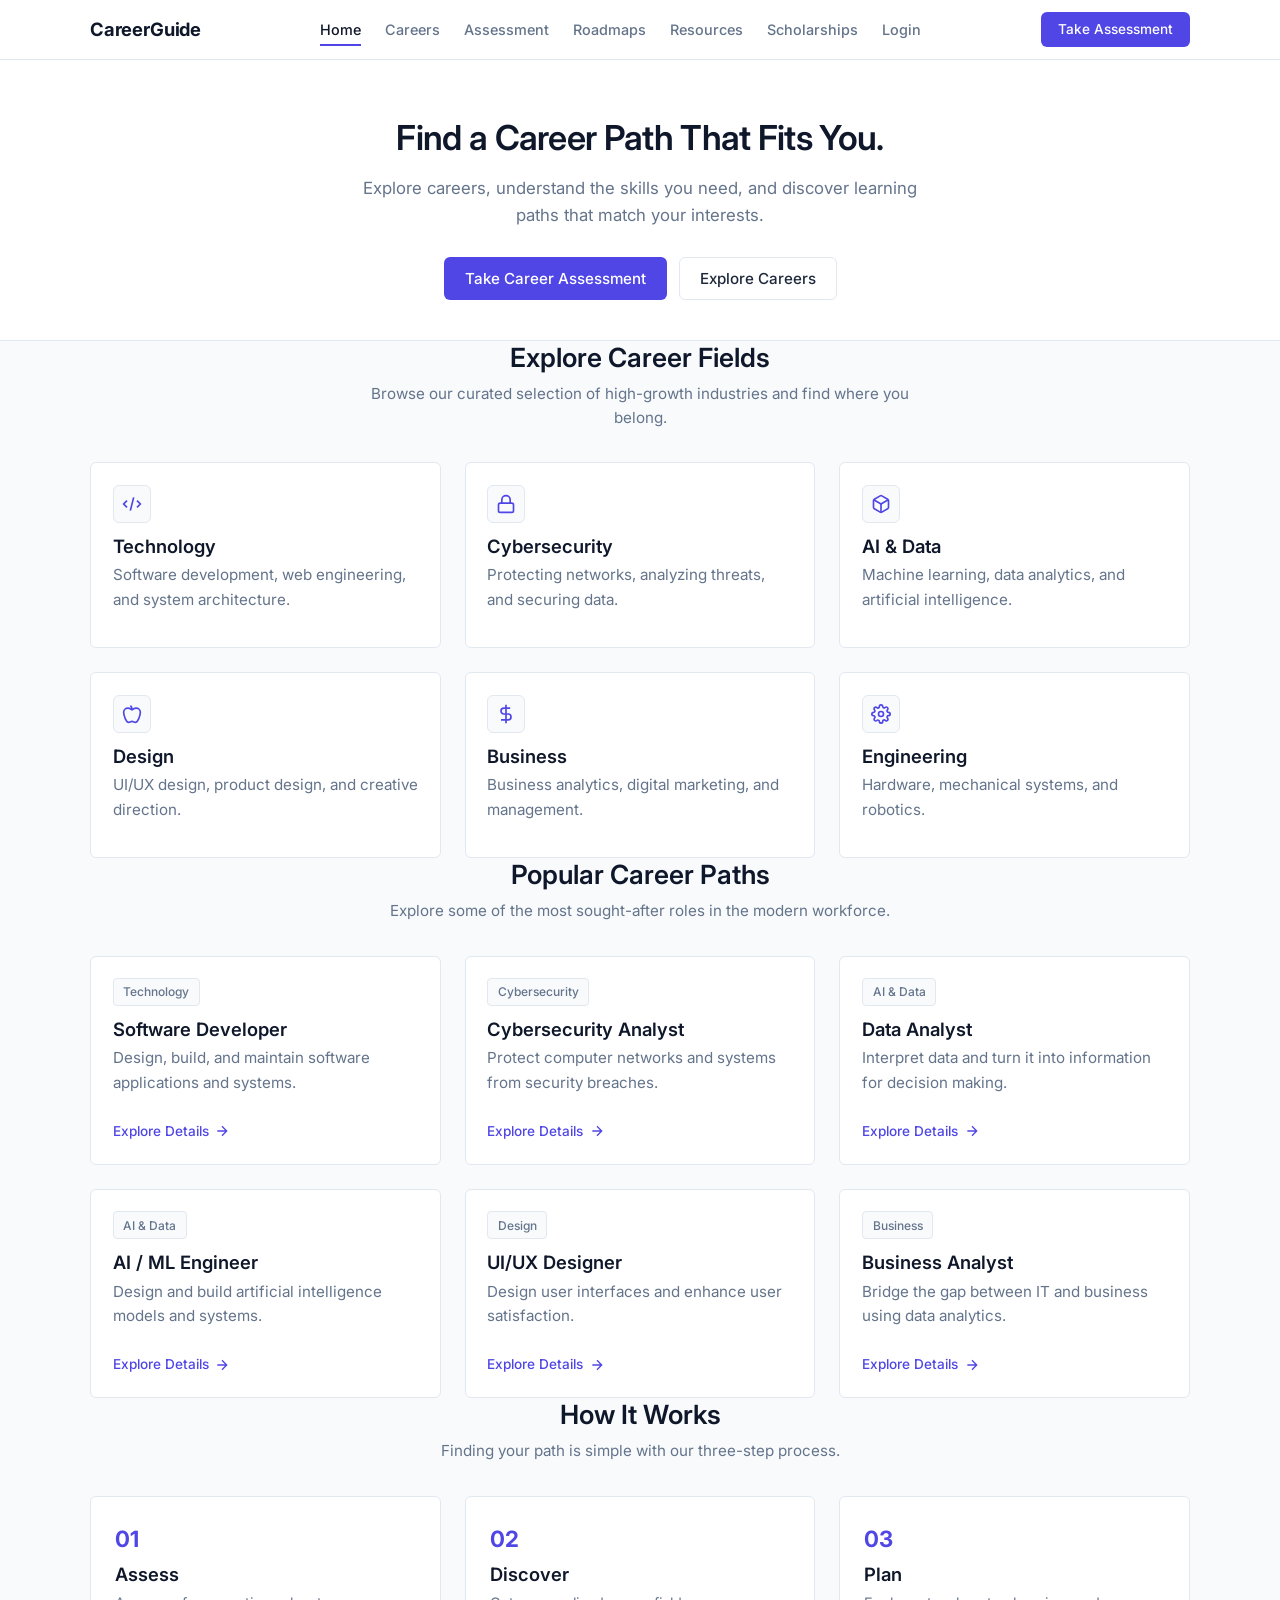
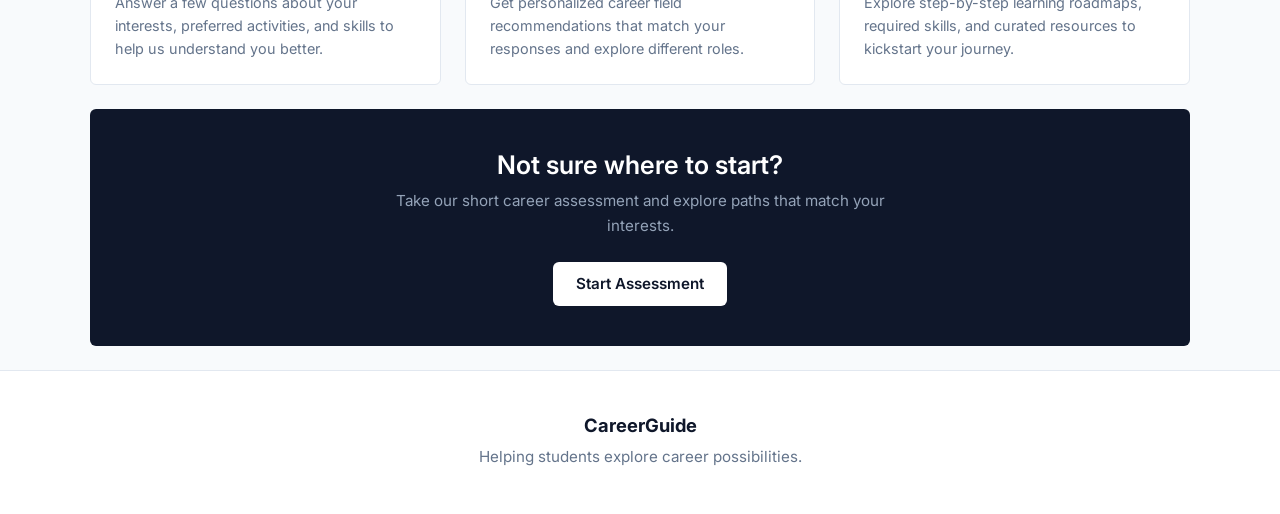
==== commit a0bc838d: "final" ====
--- a/index.html
+++ b/index.html
@@ -17,10 +17,10 @@
                 <a href="assessment.html">Assessment</a>
                 <a href="roadmaps.html">Roadmaps</a>
                 <a href="resources.html">Resources</a>
+                <a href="scholarships.html">Scholarships</a>
                 <a href="login.html">Login</a>
-                <a href="assessment.html" class="btn btn-primary nav-cta mobile-only" style="display: none;">Take Assessment</a>
             </div>
-            <a href="assessment.html" class="btn btn-primary nav-cta desktop-only">Take Assessment</a>
+            <a href="assessment.html" class="btn btn-primary nav-cta">Take Assessment</a>
             <button class="mobile-menu-btn" aria-label="Toggle Menu">
                 <svg width="24" height="24" viewBox="0 0 24 24" fill="none" stroke="currentColor" stroke-width="2">
                     <path stroke-linecap="round" stroke-linejoin="round" d="M4 6h16M4 12h16M4 18h16"/>
--- a/css/style.css
+++ b/css/style.css
@@ -27,6 +27,10 @@
 }
 
 a { text-decoration: none; color: inherit; }
+a:focus-visible, button:focus-visible, input:focus-visible, select:focus-visible {
+    outline: 2px solid var(--accent);
+    outline-offset: 2px;
+}
 ul { list-style: none; }
 img { max-width: 100%; height: auto; display: block; }
 
@@ -140,6 +144,12 @@
 .footer-copy { color: var(--text-muted); font-size: 0.8rem; }
 
 /* Responsive Adjustments */
+@media (min-width: 769px) and (max-width: 1024px) {
+    .nav-links { gap: 1rem; }
+    .nav-links a { font-size: 0.85rem; }
+    .nav-cta { padding: 0.4rem 0.8rem; font-size: 0.8rem; }
+}
+
 @media (max-width: 768px) {
     .nav-links {
         display: none; flex-direction: column; position: absolute;
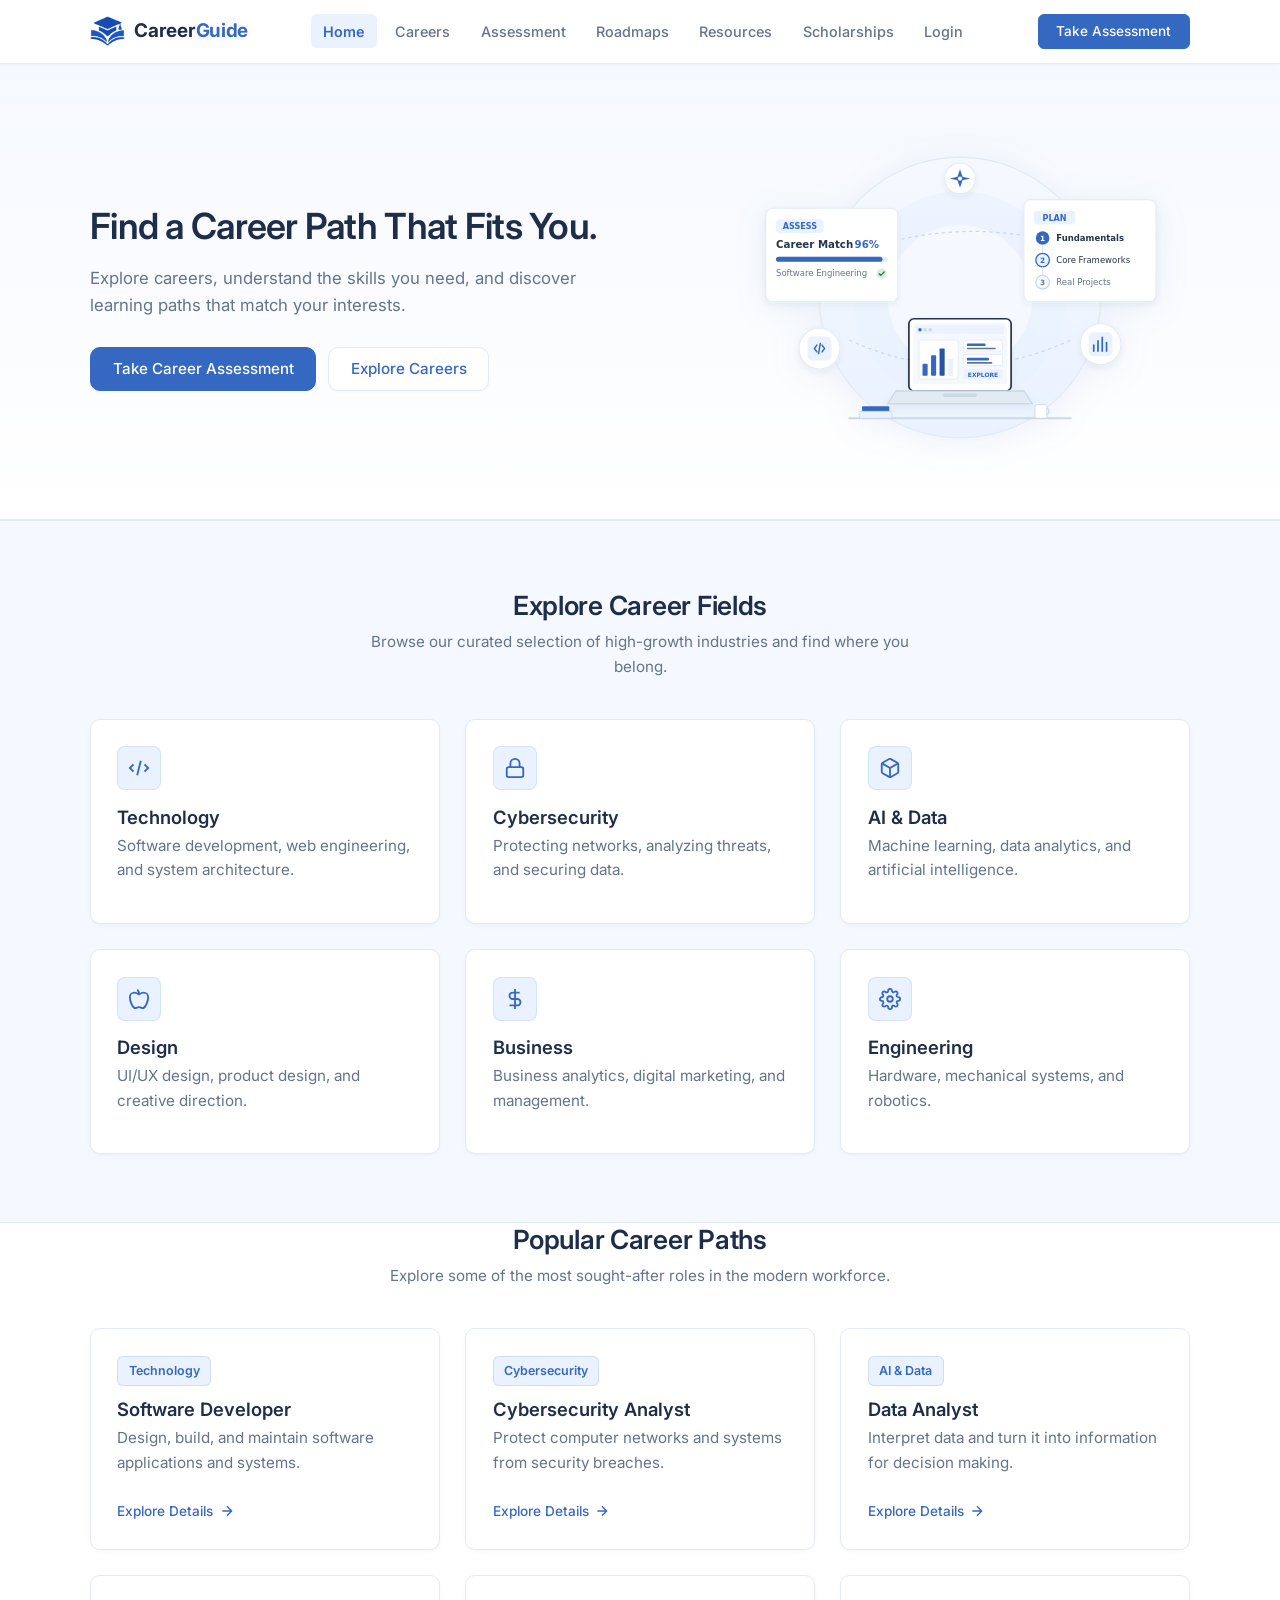
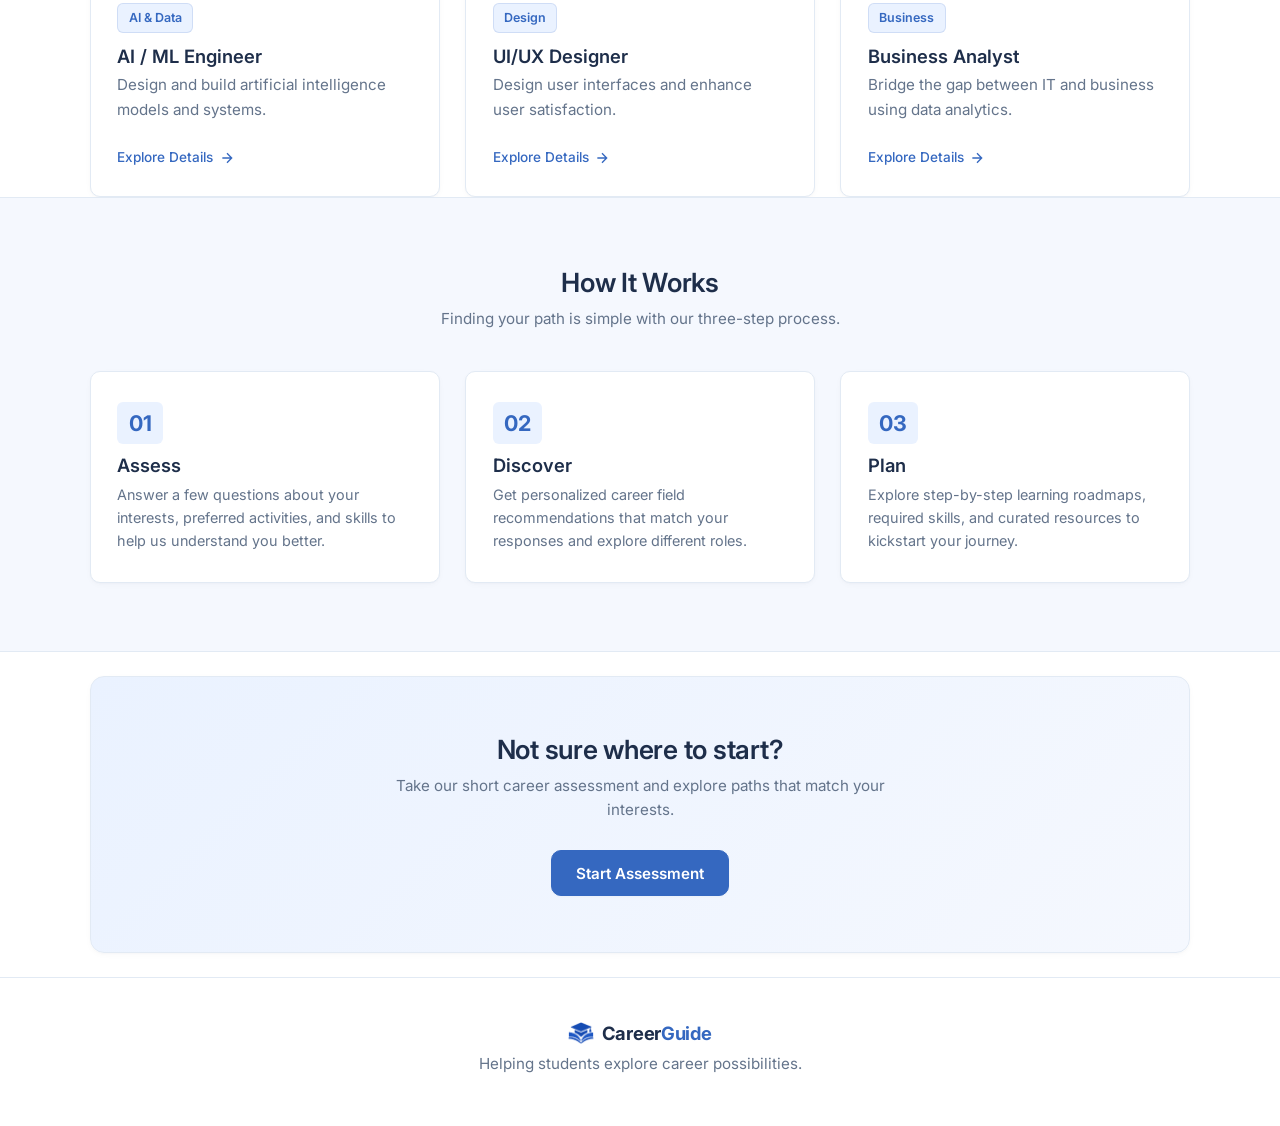
==== commit 1aa8083c: "Polished Theme" ====
--- a/index.html
+++ b/index.html
@@ -4,15 +4,19 @@
     <meta charset="UTF-8">
     <meta name="viewport" content="width=device-width, initial-scale=1.0">
     <title>CareerGuide | Find Your Path</title>
+    <link rel="icon" type="image/svg+xml" href="images/favicon.svg">
     <link href="https://fonts.googleapis.com/css2?family=Inter:wght@400;500;600;700&display=swap" rel="stylesheet">
     <link rel="stylesheet" href="css/style.css">
 </head>
 <body>
     <nav class="navbar">
         <div class="nav-container">
-            <a href="index.html" class="logo">CareerGuide</a>
+            <a href="index.html" class="logo">
+                <img src="images/logo-icon.png" alt="CareerGuide" width="35" height="30" class="logo-icon">
+                <span class="logo-text">Career<span class="logo-accent">Guide</span></span>
+            </a>
             <div class="nav-links">
-                <a href="index.html">Home</a>
+                <a href="index.html" class="active">Home</a>
                 <a href="careers.html">Careers</a>
                 <a href="assessment.html">Assessment</a>
                 <a href="roadmaps.html">Roadmaps</a>
@@ -30,77 +34,83 @@
     </nav>
 
     <header class="hero">
-        <div class="container">
-            <h1>Find a Career Path That Fits You.</h1>
-            <p>Explore careers, understand the skills you need, and discover learning paths that match your interests.</p>
-            <div class="hero-btns">
-                <a href="assessment.html" class="btn btn-primary">Take Career Assessment</a>
-                <a href="careers.html" class="btn btn-secondary">Explore Careers</a>
+        <div class="container hero-container">
+            <div class="hero-content">
+                <h1>Find a Career Path That Fits You.</h1>
+                <p>Explore careers, understand the skills you need, and discover learning paths that match your interests.</p>
+                <div class="hero-btns">
+                    <a href="assessment.html" class="btn btn-primary">Take Career Assessment</a>
+                    <a href="careers.html" class="btn btn-secondary">Explore Careers</a>
+                </div>
+            </div>
+            <div class="hero-visual">
+                <img src="images/hero-career-guidance.svg" alt="Illustration representing career discovery, student learning, and educational roadmaps" width="480" height="340" class="hero-img">
             </div>
         </div>
     </header>
 
     <main>
-        <!-- Career Categories -->
-        <section class="container">
-            <div class="section-header">
-                <h2>Explore Career Fields</h2>
-                <p>Browse our curated selection of high-growth industries and find where you belong.</p>
-            </div>
-            <div class="grid grid-3">
-                <div class="card">
-                    <div class="card-icon">
-                        <svg width="24" height="24" viewBox="0 0 24 24" fill="none" stroke="currentColor" stroke-width="2"><path d="M10 20l4-16m4 4l4 4-4 4M6 16l-4-4 4-4"/></svg>
-                    </div>
-                    <h3 class="card-title">Technology</h3>
-                    <p>Software development, web engineering, and system architecture.</p>
-                </div>
-                <div class="card">
-                    <div class="card-icon">
-                        <svg width="24" height="24" viewBox="0 0 24 24" fill="none" stroke="currentColor" stroke-width="2"><rect x="3" y="11" width="18" height="11" rx="2" ry="2"/><path d="M7 11V7a5 5 0 0 1 10 0v4"/></svg>
-                    </div>
-                    <h3 class="card-title">Cybersecurity</h3>
-                    <p>Protecting networks, analyzing threats, and securing data.</p>
-                </div>
-                <div class="card">
-                    <div class="card-icon">
-                        <svg width="24" height="24" viewBox="0 0 24 24" fill="none" stroke="currentColor" stroke-width="2"><path d="M21 16V8a2 2 0 0 0-1-1.73l-7-4a2 2 0 0 0-2 0l-7 4A2 2 0 0 0 3 8v8a2 2 0 0 0 1 1.73l7 4a2 2 0 0 0 2 0l7-4A2 2 0 0 0 21 16z"/><polyline points="3.27 6.96 12 12.01 20.73 6.96"/><line x1="12" y1="22.08" x2="12" y2="12"/></svg>
-                    </div>
-                    <h3 class="card-title">AI & Data</h3>
-                    <p>Machine learning, data analytics, and artificial intelligence.</p>
-                </div>
-                <div class="card">
-                    <div class="card-icon">
-                        <svg width="24" height="24" viewBox="0 0 24 24" fill="none" stroke="currentColor" stroke-width="2"><path d="M12 20.94c1.5 0 2.75 1.06 4 1.06 3 0 6-8 6-12.22A4.91 4.91 0 0 0 17 5c-2.22 0-4 1.44-5 2-1-.56-2.78-2-5-2a4.9 4.9 0 0 0-5 4.78C2 14 5 22 8 22c1.25 0 2.5-1.06 4-1.06Z"/><path d="M10 2c1 .5 2 2 2 5"/></svg>
-                    </div>
-                    <h3 class="card-title">Design</h3>
-                    <p>UI/UX design, product design, and creative direction.</p>
-                </div>
-                <div class="card">
-                    <div class="card-icon">
-                        <svg width="24" height="24" viewBox="0 0 24 24" fill="none" stroke="currentColor" stroke-width="2"><line x1="12" y1="1" x2="12" y2="23"/><path d="M17 5H9.5a3.5 3.5 0 0 0 0 7h5a3.5 3.5 0 0 1 0 7H6"/></svg>
-                    </div>
-                    <h3 class="card-title">Business</h3>
-                    <p>Business analytics, digital marketing, and management.</p>
-                </div>
-                <div class="card">
-                    <div class="card-icon">
-                        <svg width="24" height="24" viewBox="0 0 24 24" fill="none" stroke="currentColor" stroke-width="2"><circle cx="12" cy="12" r="3"/><path d="M19.4 15a1.65 1.65 0 0 0 .33 1.82l.06.06a2 2 0 0 1 0 2.83 2 2 0 0 1-2.83 0l-.06-.06a1.65 1.65 0 0 0-1.82-.33 1.65 1.65 0 0 0-1 1.51V21a2 2 0 0 1-2 2 2 2 0 0 1-2-2v-.09A1.65 1.65 0 0 0 9 19.4a1.65 1.65 0 0 0-1.82.33l-.06.06a2 2 0 0 1-2.83 0 2 2 0 0 1 0-2.83l.06-.06a1.65 1.65 0 0 0 .33-1.82 1.65 1.65 0 0 0-1.51-1H3a2 2 0 0 1-2-2 2 2 0 0 1 2-2h.09A1.65 1.65 0 0 0 4.6 9a1.65 1.65 0 0 0-.33-1.82l-.06-.06a2 2 0 0 1 0-2.83 2 2 0 0 1 2.83 0l.06.06a1.65 1.65 0 0 0 1.82.33H9a1.65 1.65 0 0 0 1-1.51V3a2 2 0 0 1 2-2 2 2 0 0 1 2 2v.09a1.65 1.65 0 0 0 1 1.51 1.65 1.65 0 0 0 1.82-.33l.06-.06a2 2 0 0 1 2.83 0 2 2 0 0 1 0 2.83l-.06.06a1.65 1.65 0 0 0-.33 1.82V9a1.65 1.65 0 0 0 1.51 1H21a2 2 0 0 1 2 2 2 2 0 0 1-2 2h-.09a1.65 1.65 0 0 0-1.51 1z"/></svg>
-                    </div>
-                    <h3 class="card-title">Engineering</h3>
-                    <p>Hardware, mechanical systems, and robotics.</p>
-                </div>
-            </div>
-        </section>
-
-        <!-- Featured Careers -->
+        <!-- Career Categories (Soft Light Background) -->
+        <section class="section-alt">
+            <div class="container">
+                <div class="section-header">
+                    <h2>Explore Career Fields</h2>
+                    <p>Browse our curated selection of high-growth industries and find where you belong.</p>
+                </div>
+                <div class="grid grid-3">
+                    <div class="card">
+                        <div class="card-icon">
+                            <svg width="24" height="24" viewBox="0 0 24 24" fill="none" stroke="currentColor" stroke-width="2"><path d="M10 20l4-16m4 4l4 4-4 4M6 16l-4-4 4-4"/></svg>
+                        </div>
+                        <h3 class="card-title">Technology</h3>
+                        <p>Software development, web engineering, and system architecture.</p>
+                    </div>
+                    <div class="card">
+                        <div class="card-icon">
+                            <svg width="24" height="24" viewBox="0 0 24 24" fill="none" stroke="currentColor" stroke-width="2"><rect x="3" y="11" width="18" height="11" rx="2" ry="2"/><path d="M7 11V7a5 5 0 0 1 10 0v4"/></svg>
+                        </div>
+                        <h3 class="card-title">Cybersecurity</h3>
+                        <p>Protecting networks, analyzing threats, and securing data.</p>
+                    </div>
+                    <div class="card">
+                        <div class="card-icon">
+                            <svg width="24" height="24" viewBox="0 0 24 24" fill="none" stroke="currentColor" stroke-width="2"><path d="M21 16V8a2 2 0 0 0-1-1.73l-7-4a2 2 0 0 0-2 0l-7 4A2 2 0 0 0 3 8v8a2 2 0 0 0 1 1.73l7 4a2 2 0 0 0 2 0l7-4A2 2 0 0 0 21 16z"/><polyline points="3.27 6.96 12 12.01 20.73 6.96"/><line x1="12" y1="22.08" x2="12" y2="12"/></svg>
+                        </div>
+                        <h3 class="card-title">AI & Data</h3>
+                        <p>Machine learning, data analytics, and artificial intelligence.</p>
+                    </div>
+                    <div class="card">
+                        <div class="card-icon">
+                            <svg width="24" height="24" viewBox="0 0 24 24" fill="none" stroke="currentColor" stroke-width="2"><path d="M12 20.94c1.5 0 2.75 1.06 4 1.06 3 0 6-8 6-12.22A4.91 4.91 0 0 0 17 5c-2.22 0-4 1.44-5 2-1-.56-2.78-2-5-2a4.9 4.9 0 0 0-5 4.78C2 14 5 22 8 22c1.25 0 2.5-1.06 4-1.06Z"/><path d="M10 2c1 .5 2 2 2 5"/></svg>
+                        </div>
+                        <h3 class="card-title">Design</h3>
+                        <p>UI/UX design, product design, and creative direction.</p>
+                    </div>
+                    <div class="card">
+                        <div class="card-icon">
+                            <svg width="24" height="24" viewBox="0 0 24 24" fill="none" stroke="currentColor" stroke-width="2"><line x1="12" y1="1" x2="12" y2="23"/><path d="M17 5H9.5a3.5 3.5 0 0 0 0 7h5a3.5 3.5 0 0 1 0 7H6"/></svg>
+                        </div>
+                        <h3 class="card-title">Business</h3>
+                        <p>Business analytics, digital marketing, and management.</p>
+                    </div>
+                    <div class="card">
+                        <div class="card-icon">
+                            <svg width="24" height="24" viewBox="0 0 24 24" fill="none" stroke="currentColor" stroke-width="2"><circle cx="12" cy="12" r="3"/><path d="M19.4 15a1.65 1.65 0 0 0 .33 1.82l.06.06a2 2 0 0 1 0 2.83 2 2 0 0 1-2.83 0l-.06-.06a1.65 1.65 0 0 0-1.82-.33 1.65 1.65 0 0 0-1 1.51V21a2 2 0 0 1-2 2 2 2 0 0 1-2-2v-.09A1.65 1.65 0 0 0 9 19.4a1.65 1.65 0 0 0-1.82.33l-.06.06a2 2 0 0 1-2.83 0 2 2 0 0 1 0-2.83l.06-.06a1.65 1.65 0 0 0 .33-1.82 1.65 1.65 0 0 0-1.51-1H3a2 2 0 0 1-2-2 2 2 0 0 1 2-2h.09A1.65 1.65 0 0 0 4.6 9a1.65 1.65 0 0 0-.33-1.82l-.06-.06a2 2 0 0 1 0-2.83 2 2 0 0 1 2.83 0l.06.06a1.65 1.65 0 0 0 1.82.33H9a1.65 1.65 0 0 0 1-1.51V3a2 2 0 0 1 2-2 2 2 0 0 1 2 2v.09a1.65 1.65 0 0 0 1 1.51 1.65 1.65 0 0 0 1.82-.33l.06-.06a2 2 0 0 1 2.83 0 2 2 0 0 1 0 2.83l-.06.06a1.65 1.65 0 0 0-.33 1.82V9a1.65 1.65 0 0 0 1.51 1H21a2 2 0 0 1 2 2 2 2 0 0 1-2 2h-.09a1.65 1.65 0 0 0-1.51 1z"/></svg>
+                        </div>
+                        <h3 class="card-title">Engineering</h3>
+                        <p>Hardware, mechanical systems, and robotics.</p>
+                    </div>
+                </div>
+            </div>
+        </section>
+
+        <!-- Featured Careers (White Background) -->
         <section class="container">
             <div class="section-header">
                 <h2>Popular Career Paths</h2>
                 <p>Explore some of the most sought-after roles in the modern workforce.</p>
             </div>
             <div class="grid grid-3" id="featured-careers">
-                <!-- Dynamically populated or statically written for index -->
                 <div class="card">
                     <span class="tag">Technology</span>
                     <h3 class="card-title">Software Developer</h3>
@@ -140,27 +150,29 @@
             </div>
         </section>
 
-        <!-- How It Works -->
-        <section class="container">
-            <div class="section-header">
-                <h2>How It Works</h2>
-                <p>Finding your path is simple with our three-step process.</p>
-            </div>
-            <div class="grid grid-3 steps-container">
-                <div class="step">
-                    <span class="step-num">01</span>
-                    <h3>Assess</h3>
-                    <p>Answer a few questions about your interests, preferred activities, and skills to help us understand you better.</p>
-                </div>
-                <div class="step">
-                    <span class="step-num">02</span>
-                    <h3>Discover</h3>
-                    <p>Get personalized career field recommendations that match your responses and explore different roles.</p>
-                </div>
-                <div class="step">
-                    <span class="step-num">03</span>
-                    <h3>Plan</h3>
-                    <p>Explore step-by-step learning roadmaps, required skills, and curated resources to kickstart your journey.</p>
+        <!-- How It Works (Soft Light Background) -->
+        <section class="section-alt">
+            <div class="container">
+                <div class="section-header">
+                    <h2>How It Works</h2>
+                    <p>Finding your path is simple with our three-step process.</p>
+                </div>
+                <div class="grid grid-3 steps-container">
+                    <div class="step">
+                        <span class="step-num">01</span>
+                        <h3>Assess</h3>
+                        <p>Answer a few questions about your interests, preferred activities, and skills to help us understand you better.</p>
+                    </div>
+                    <div class="step">
+                        <span class="step-num">02</span>
+                        <h3>Discover</h3>
+                        <p>Get personalized career field recommendations that match your responses and explore different roles.</p>
+                    </div>
+                    <div class="step">
+                        <span class="step-num">03</span>
+                        <h3>Plan</h3>
+                        <p>Explore step-by-step learning roadmaps, required skills, and curated resources to kickstart your journey.</p>
+                    </div>
                 </div>
             </div>
         </section>
@@ -170,14 +182,17 @@
             <div class="cta-section">
                 <h2>Not sure where to start?</h2>
                 <p>Take our short career assessment and explore paths that match your interests.</p>
-                <a href="assessment.html" class="btn" style="background: white; color: var(--primary);">Start Assessment</a>
+                <a href="assessment.html" class="btn btn-primary">Start Assessment</a>
             </div>
         </section>
     </main>
 
     <footer>
         <div class="container">
-            <a href="index.html" class="footer-logo">CareerGuide</a>
+            <a href="index.html" class="footer-logo">
+                <img src="images/logo-icon.png" alt="" width="26" height="22" class="logo-icon">
+                <span>Career<span class="logo-accent">Guide</span></span>
+            </a>
             <p>Helping students explore career possibilities.</p>
         </div>
     </footer>
--- a/css/style.css
+++ b/css/style.css
@@ -1,16 +1,46 @@
 :root {
-    --primary: #0f172a;
-    --text-main: #1e293b;
-    --text-muted: #64748b;
-    --accent: #4f46e5;
-    --accent-hover: #4338ca;
-    --bg-light: #f8fafc;
-    --bg-white: #ffffff;
-    --border: #e2e8f0;
-    --border-hover: #cbd5e1;
-    --shadow-sm: 0 1px 2px 0 rgb(0 0 0 / 0.05);
-    --radius: 6px;
-    --transition: none;
+    /* Exact Color Tokens */
+    --primary: #1e2e4a;          /* Rich navy heading color */
+    --accent: #3568C0;           /* Primary blue */
+    --accent-hover: #2855A5;     /* Hover blue */
+    --text-main: #263449;        /* Main text */
+    --text-muted: #64748B;       /* Secondary text */
+    --bg-white: #FFFFFF;         /* Main background */
+    --bg-alt: #F5F8FE;           /* Alternate background */
+    --bg-light: #F5F8FE;         /* Soft light background */
+    --bg-subtle: #EAF2FF;        /* Pale blue highlight */
+    --border: #E2EAF4;           /* Light border */
+    --border-soft: #E2EAF4;      /* Consistent light border */
+    --border-hover: #cbd8e6;
+    --border-accent: rgba(53, 104, 192, 0.35);
+    
+    /* Subtle & Selective Gradients */
+    --bg-gradient-page: linear-gradient(180deg, #F5F8FE 0%, #FFFFFF 100%);
+    --bg-gradient-hero: linear-gradient(180deg, #F5F8FE 0%, #FFFFFF 100%);
+    --bg-gradient-alt: #F5F8FE;
+    --bg-gradient-card: linear-gradient(180deg, #FFFFFF 0%, #FAFBFD 100%);
+    --bg-gradient-subtle: linear-gradient(135deg, #EAF2FF 0%, #F5F8FE 100%);
+    --bg-gradient-cta: linear-gradient(135deg, #EAF2FF 0%, #F5F8FE 100%);
+    
+    /* Feedback */
+    --success: #15803d;
+    --error: #dc2626;
+    
+    /* Shadows - Layered & Subtle */
+    --shadow-xs: 0 1px 2px 0 rgba(38, 52, 73, 0.03);
+    --shadow-sm: 0 2px 8px -2px rgba(38, 52, 73, 0.04), 0 1px 2px 0 rgba(38, 52, 73, 0.02);
+    --shadow-md: 0 4px 16px -2px rgba(38, 52, 73, 0.06), 0 2px 6px -1px rgba(38, 52, 73, 0.02);
+    --shadow-hover: 0 6px 18px -3px rgba(53, 104, 192, 0.10), 0 2px 6px -1px rgba(38, 52, 73, 0.03);
+    
+    /* Rounded Corners - Moderate & Consistent */
+    --radius-sm: 6px;
+    --radius: 10px;
+    --radius-lg: 14px;
+    --radius-pill: 9999px;
+    
+    /* Transitions - Subtle & Smooth */
+    --transition-fast: 0.15s ease-out;
+    --transition-base: 0.2s ease-out;
 }
 
 html {
@@ -19,9 +49,9 @@
 
 * { margin: 0; padding: 0; box-sizing: border-box; }
 body {
-    font-family: 'Inter', sans-serif;
+    font-family: 'Inter', -apple-system, BlinkMacSystemFont, "Segoe UI", Roboto, sans-serif;
     color: var(--text-main);
-    background-color: var(--bg-light);
+    background-color: var(--bg-white);
     line-height: 1.6;
     opacity: 1;
 }
@@ -36,136 +66,329 @@
 
 /* Typography */
 h1, h2, h3, h4, h5, h6 { color: var(--primary); font-weight: 600; line-height: 1.25; }
-h1 { font-size: 2.15rem; letter-spacing: -0.02em; }
-h2 { font-size: 1.65rem; margin-bottom: 0.75rem; }
+h1 { font-size: 2.25rem; letter-spacing: -0.02em; }
+h2 { font-size: 1.65rem; margin-bottom: 0.75rem; letter-spacing: -0.01em; }
 h3 { font-size: 1.15rem; margin-bottom: 0.35rem; }
 p { color: var(--text-muted); margin-bottom: 0.85rem; font-size: 0.95rem; }
 
 /* Buttons */
 .btn {
     display: inline-flex; align-items: center; justify-content: center;
-    padding: 0.6rem 1.25rem; border-radius: var(--radius);
+    padding: 0.65rem 1.35rem; border-radius: var(--radius);
     font-weight: 500; font-size: 0.95rem; font-family: inherit;
     cursor: pointer; border: 1px solid transparent; line-height: 1.4;
-}
-.btn-primary { background: var(--accent); color: white; }
-.btn-primary:hover { background: var(--accent-hover); }
-.btn-secondary { background: white; color: var(--text-main); border: 1px solid var(--border); }
-.btn-secondary:hover { border-color: var(--border-hover); background: var(--bg-light); }
-.nav-cta { padding: 0.45rem 1rem; font-size: 0.85rem; }
+    box-shadow: var(--shadow-xs);
+    transition: background-color var(--transition-fast), border-color var(--transition-fast), color var(--transition-fast), box-shadow var(--transition-fast), transform var(--transition-fast);
+}
+.btn-primary { 
+    background: var(--accent); 
+    color: #ffffff; 
+    border-color: var(--accent);
+}
+.btn-primary:hover { 
+    background: var(--accent-hover); 
+    border-color: var(--accent-hover);
+    box-shadow: 0 4px 12px -2px rgba(53, 104, 192, 0.25);
+    transform: translateY(-1px);
+}
+.btn-secondary { 
+    background: #ffffff; 
+    color: var(--accent); 
+    border: 1px solid var(--border); 
+}
+.btn-secondary:hover { 
+    border-color: var(--accent); 
+    background: var(--bg-subtle); 
+    color: var(--accent-hover); 
+    box-shadow: 0 2px 8px -1px rgba(53, 104, 192, 0.12);
+    transform: translateY(-1px);
+}
+.nav-cta { padding: 0.45rem 1.1rem; font-size: 0.85rem; border-radius: var(--radius-sm); }
 
 /* Layout & Containers */
 .container { max-width: 1140px; margin: 0 auto; padding: 0 1.25rem; }
-section { padding: 3.5rem 0; }
-.section-header { text-align: center; margin-bottom: 2rem; max-width: 580px; margin-inline: auto; }
+section { padding: 4.25rem 0; }
+.section-alt {
+    background: var(--bg-alt);
+    border-top: 1px solid var(--border);
+    border-bottom: 1px solid var(--border);
+    position: relative;
+}
+.section-header { text-align: center; margin-bottom: 2.5rem; max-width: 580px; margin-inline: auto; }
 .section-header h2 { margin-bottom: 0.5rem; }
 .section-header p { font-size: 0.95rem; margin-bottom: 0; }
 
+/* Page Header for inner pages */
+.page-header {
+    padding: 3rem 0 2.25rem;
+    text-align: center;
+    background: var(--bg-gradient-page);
+    border-bottom: 1px solid var(--border);
+}
+.page-header h1 { font-size: 2.1rem; margin-bottom: 0.4rem; color: var(--primary); }
+.page-header p { font-size: 1.05rem; color: var(--text-muted); margin-bottom: 0; }
+
 /* Navbar */
 .navbar {
-    background: var(--bg-white); border-bottom: 1px solid var(--border);
-    position: sticky; top: 0; z-index: 100; padding: 0.75rem 0;
+    background: #ffffff; 
+    border-bottom: 1px solid var(--border);
+    position: sticky; top: 0; z-index: 100; padding: 0.85rem 0;
+    box-shadow: 0 1px 3px 0 rgba(38, 52, 73, 0.03);
 }
 .nav-container {
     display: flex; justify-content: space-between; align-items: center;
     max-width: 1140px; margin: 0 auto; padding: 0 1.25rem;
 }
-.logo { font-size: 1.15rem; font-weight: 700; color: var(--primary); letter-spacing: -0.01em; }
+.logo { 
+    display: inline-flex;
+    align-items: center;
+    gap: 0.6rem;
+    font-size: 1.18rem; 
+    font-weight: 700; 
+    color: var(--primary); 
+    letter-spacing: -0.015em; 
+    text-decoration: none;
+    line-height: 1;
+}
 .logo:hover { color: var(--accent); }
-.nav-links { display: flex; gap: 1.5rem; align-items: center; }
-.nav-links a { position: relative; color: var(--text-muted); font-weight: 500; font-size: 0.9rem; padding: 0.2rem 0; }
-.nav-links a:hover, .nav-links a.active { color: var(--primary); }
-.nav-links a::after {
-    content: ''; position: absolute; width: 100%; height: 2px; bottom: -2px; left: 0;
-    background-color: var(--accent); display: none;
-}
-.nav-links a:hover::after, .nav-links a.active::after {
+.logo-icon {
+    height: 30px;
+    width: auto;
+    max-width: 38px;
+    flex-shrink: 0;
     display: block;
+    object-fit: contain;
+}
+.logo-text {
+    display: inline-flex;
+    align-items: center;
+}
+.logo-accent {
+    color: var(--accent);
+}
+.nav-links { display: flex; gap: 0.4rem; align-items: center; }
+.nav-links a { 
+    position: relative; 
+    color: var(--text-muted); 
+    font-weight: 500; 
+    font-size: 0.9rem; 
+    padding: 0.35rem 0.75rem; 
+    border-radius: var(--radius-sm);
+    transition: color var(--transition-fast), background-color var(--transition-fast);
+}
+.nav-links a:hover { 
+    color: var(--accent); 
+    background: var(--bg-subtle); 
+}
+.nav-links a.active { 
+    color: var(--accent); 
+    background: var(--bg-subtle); 
+    font-weight: 600; 
 }
 .mobile-menu-btn { display: none; background: none; border: none; cursor: pointer; color: var(--primary); padding: 0.4rem; }
 
 /* Hero Section */
-.hero { text-align: center; padding: 3.5rem 0 2.5rem; background: var(--bg-white); border-bottom: 1px solid var(--border); }
-.hero h1 { margin-bottom: 1rem; max-width: 720px; margin-inline: auto; }
-.hero p { font-size: 1.05rem; max-width: 580px; margin-inline: auto; margin-bottom: 1.75rem; }
-.hero-btns { display: flex; gap: 0.75rem; justify-content: center; }
+.hero { 
+    padding: 4.5rem 0 3.75rem; 
+    background: var(--bg-gradient-hero); 
+    border-bottom: 1px solid var(--border); 
+    position: relative;
+}
+.hero-container {
+    display: flex;
+    align-items: center;
+    justify-content: space-between;
+    gap: 3rem;
+}
+.hero-content {
+    flex: 1;
+    max-width: 580px;
+}
+.hero-visual {
+    flex: 0 0 460px;
+    max-width: 460px;
+    display: flex;
+    align-items: center;
+    justify-content: center;
+}
+.hero-img {
+    width: 100%;
+    height: auto;
+    display: block;
+    border-radius: var(--radius);
+    filter: drop-shadow(0 6px 16px rgba(53, 104, 192, 0.08));
+}
+.hero h1 { margin-bottom: 1rem; }
+.hero p { font-size: 1.05rem; margin-bottom: 1.75rem; color: var(--text-muted); max-width: 520px; line-height: 1.6; }
+.hero-btns { display: flex; gap: 0.75rem; }
 
 /* Grid System */
-.grid { display: grid; gap: 1.5rem; }
+.grid { display: grid; gap: 1.6rem; }
 .grid-2 { grid-template-columns: repeat(2, 1fr); }
 .grid-3 { grid-template-columns: repeat(3, 1fr); }
 .grid-4 { grid-template-columns: repeat(4, 1fr); }
 
 /* Generic Cards */
 .card {
-    background: var(--bg-white); padding: 1.35rem; border-radius: var(--radius);
+    background: var(--bg-white); 
+    padding: 1.65rem; 
+    border-radius: var(--radius);
     border: 1px solid var(--border);
-    display: flex; flex-direction: column;
+    box-shadow: var(--shadow-sm);
+    display: flex; 
+    flex-direction: column;
+    transition: border-color var(--transition-fast), box-shadow var(--transition-fast), transform var(--transition-fast);
 }
 .card:hover { 
-    border-color: var(--border-hover);
-    box-shadow: var(--shadow-sm);
+    border-color: var(--border-accent);
+    box-shadow: var(--shadow-hover);
+    transform: translateY(-2px);
 }
 .card-icon { 
-    width: 38px; height: 38px; background: var(--bg-light); border: 1px solid var(--border);
-    border-radius: var(--radius); display: flex; align-items: center; justify-content: center; 
-    margin-bottom: 0.75rem; color: var(--accent); 
-}
-.card-icon svg { width: 20px; height: 20px; }
-.card-title { margin-bottom: 0.35rem; }
+    width: 44px; height: 44px; 
+    background: var(--bg-subtle); 
+    border: 1px solid rgba(53, 104, 192, 0.12);
+    border-radius: 8px; 
+    display: flex; align-items: center; justify-content: center; 
+    margin-bottom: 0.95rem; 
+    color: var(--accent); 
+}
+.card-icon svg { width: 22px; height: 22px; }
+.card-title { margin-bottom: 0.35rem; color: var(--primary); }
 .tag { 
-    display: inline-block; padding: 0.2rem 0.6rem; background: var(--bg-light); 
-    border: 1px solid var(--border); color: var(--text-muted); font-size: 0.75rem; 
-    font-weight: 500; border-radius: 4px; margin-bottom: 0.75rem; width: fit-content;
-}
-.card-link { color: var(--accent); font-weight: 500; font-size: 0.85rem; display: inline-flex; align-items: center; gap: 0.35rem; margin-top: auto; padding-top: 0.75rem; }
+    display: inline-block; 
+    padding: 0.25rem 0.65rem; 
+    background: var(--bg-subtle); 
+    border: 1px solid rgba(53, 104, 192, 0.15); 
+    color: var(--accent); 
+    font-size: 0.78rem; 
+    font-weight: 600; 
+    border-radius: var(--radius-sm); 
+    margin-bottom: 0.75rem; 
+    width: fit-content;
+}
+.card-link { 
+    color: var(--accent); 
+    font-weight: 500; 
+    font-size: 0.85rem; 
+    display: inline-flex; align-items: center; gap: 0.35rem; 
+    margin-top: auto; padding-top: 0.75rem; 
+    transition: color var(--transition-fast);
+}
 .card-link:hover { color: var(--accent-hover); text-decoration: underline; }
 
 /* Steps (How it works) */
 .steps-container { margin-top: 1.5rem; }
-.step { padding: 1.5rem; background: var(--bg-white); border: 1px solid var(--border); border-radius: var(--radius); text-align: left; }
-.step:hover { border-color: var(--border-hover); box-shadow: var(--shadow-sm); }
-.step-num { font-size: 1.4rem; font-weight: 700; color: var(--accent); margin-bottom: 0.4rem; display: block; }
-.step h3 { font-size: 1.15rem; margin-bottom: 0.35rem; }
-.step p { font-size: 0.9rem; margin-bottom: 0; }
+.step { 
+    padding: 1.85rem 1.65rem; 
+    background: var(--bg-white); 
+    border: 1px solid var(--border); 
+    border-radius: var(--radius); 
+    box-shadow: var(--shadow-sm);
+    text-align: left; 
+    transition: border-color var(--transition-fast), box-shadow var(--transition-fast), transform var(--transition-fast);
+}
+.step:hover { 
+    border-color: var(--border-accent); 
+    box-shadow: var(--shadow-hover); 
+    transform: translateY(-2px);
+}
+.step-num { 
+    font-size: 1.35rem; 
+    font-weight: 700; 
+    color: var(--accent); 
+    margin-bottom: 0.65rem; 
+    display: inline-block;
+    background: var(--bg-subtle);
+    padding: 0.25rem 0.7rem;
+    border-radius: var(--radius-sm);
+}
+.step h3 { font-size: 1.15rem; margin-bottom: 0.35rem; color: var(--primary); }
+.step p { font-size: 0.9rem; margin-bottom: 0; color: var(--text-muted); }
 
 /* CTA Section */
-.cta-section { background: var(--primary); color: white; text-align: center; border-radius: var(--radius); padding: 2.5rem 1.5rem; margin: 1.5rem 0; }
-.cta-section h2 { color: white; font-size: 1.6rem; margin-bottom: 0.5rem; }
-.cta-section p { color: #94a3b8; max-width: 500px; margin-inline: auto; margin-bottom: 1.5rem; font-size: 0.95rem; }
-.cta-section .btn { font-weight: 600; padding: 0.65rem 1.4rem; }
+.cta-section { 
+    background: var(--bg-gradient-cta); 
+    border: 1px solid var(--border);
+    box-shadow: var(--shadow-sm);
+    color: var(--text-main); 
+    text-align: center; 
+    border-radius: var(--radius-lg); 
+    padding: 3.5rem 2rem; 
+    margin: 1.5rem 0; 
+    position: relative;
+    overflow: hidden;
+}
+.cta-section h2 { color: var(--primary); font-size: 1.65rem; margin-bottom: 0.5rem; }
+.cta-section p { color: var(--text-muted); max-width: 520px; margin-inline: auto; margin-bottom: 1.75rem; font-size: 0.95rem; }
+.cta-section .btn { font-weight: 600; padding: 0.7rem 1.5rem; }
 
 /* Footer */
-footer { background: var(--bg-white); border-top: 1px solid var(--border); padding: 2.5rem 0 2rem; text-align: center; }
-.footer-logo { font-size: 1.15rem; font-weight: 700; color: var(--primary); margin-bottom: 0.25rem; display: block; }
+footer { 
+    background: var(--bg-white); 
+    border-top: 1px solid var(--border); 
+    padding: 2.75rem 0 2.25rem; 
+    text-align: center; 
+}
+.footer-logo { 
+    display: inline-flex;
+    align-items: center;
+    justify-content: center;
+    gap: 0.5rem;
+    font-size: 1.15rem; 
+    font-weight: 700; 
+    color: var(--primary); 
+    margin-bottom: 0.35rem; 
+    text-decoration: none;
+    letter-spacing: -0.015em;
+    line-height: 1;
+}
+.footer-logo:hover {
+    color: var(--accent);
+}
+.footer-logo .logo-icon {
+    height: 22px;
+    width: auto;
+    max-width: 26px;
+    flex-shrink: 0;
+    display: block;
+    object-fit: contain;
+}
 .footer-links { display: flex; justify-content: center; gap: 1.5rem; margin: 1rem 0; flex-wrap: wrap; }
-.footer-links a { color: var(--text-muted); font-size: 0.875rem; }
+.footer-links a { color: var(--text-muted); font-size: 0.875rem; transition: color var(--transition-fast); }
 .footer-links a:hover { color: var(--accent); }
 .footer-copy { color: var(--text-muted); font-size: 0.8rem; }
 
 /* Responsive Adjustments */
 @media (min-width: 769px) and (max-width: 1024px) {
-    .nav-links { gap: 1rem; }
-    .nav-links a { font-size: 0.85rem; }
+    .nav-links { gap: 0.35rem; }
+    .nav-links a { font-size: 0.85rem; padding: 0.3rem 0.5rem; }
     .nav-cta { padding: 0.4rem 0.8rem; font-size: 0.8rem; }
+    .hero-container { gap: 2rem; }
+    .hero-visual { flex: 0 0 380px; max-width: 380px; }
 }
 
 @media (max-width: 768px) {
     .nav-links {
         display: none; flex-direction: column; position: absolute;
         top: 100%; left: 0; right: 0; background: var(--bg-white);
-        padding: 1.25rem; border-bottom: 1px solid var(--border); box-shadow: var(--shadow-sm); gap: 0.85rem;
-        align-items: flex-start;
+        padding: 1.25rem; border-bottom: 1px solid var(--border); 
+        box-shadow: var(--shadow-md); gap: 0.5rem;
+        align-items: stretch;
     }
     .nav-links.active { display: flex; }
+    .nav-links a { padding: 0.55rem 0.85rem; width: 100%; }
     .nav-cta { display: none; }
     .mobile-menu-btn { display: block; }
-    .grid-2, .grid-3, .grid-4 { grid-template-columns: 1fr; }
+    .grid-2, .grid-3, .grid-4 { grid-template-columns: 1fr; gap: 1.25rem; }
     h1 { font-size: 1.85rem; }
-    .hero { padding: 2.5rem 0 2rem; }
+    .hero { padding: 3rem 0 2.5rem; }
+    .hero-container { flex-direction: column; text-align: center; gap: 2rem; }
+    .hero-content { max-width: 100%; }
+    .hero-visual { max-width: 340px; margin: 0 auto; }
     .hero-btns { flex-direction: column; width: 100%; max-width: 320px; margin: 0 auto; }
-    .section-header { margin-bottom: 1.5rem; }
-    section { padding: 2.5rem 0; }
+    .section-header { margin-bottom: 1.75rem; }
+    section { padding: 3rem 0; }
 }
 
 /* Accessibility */
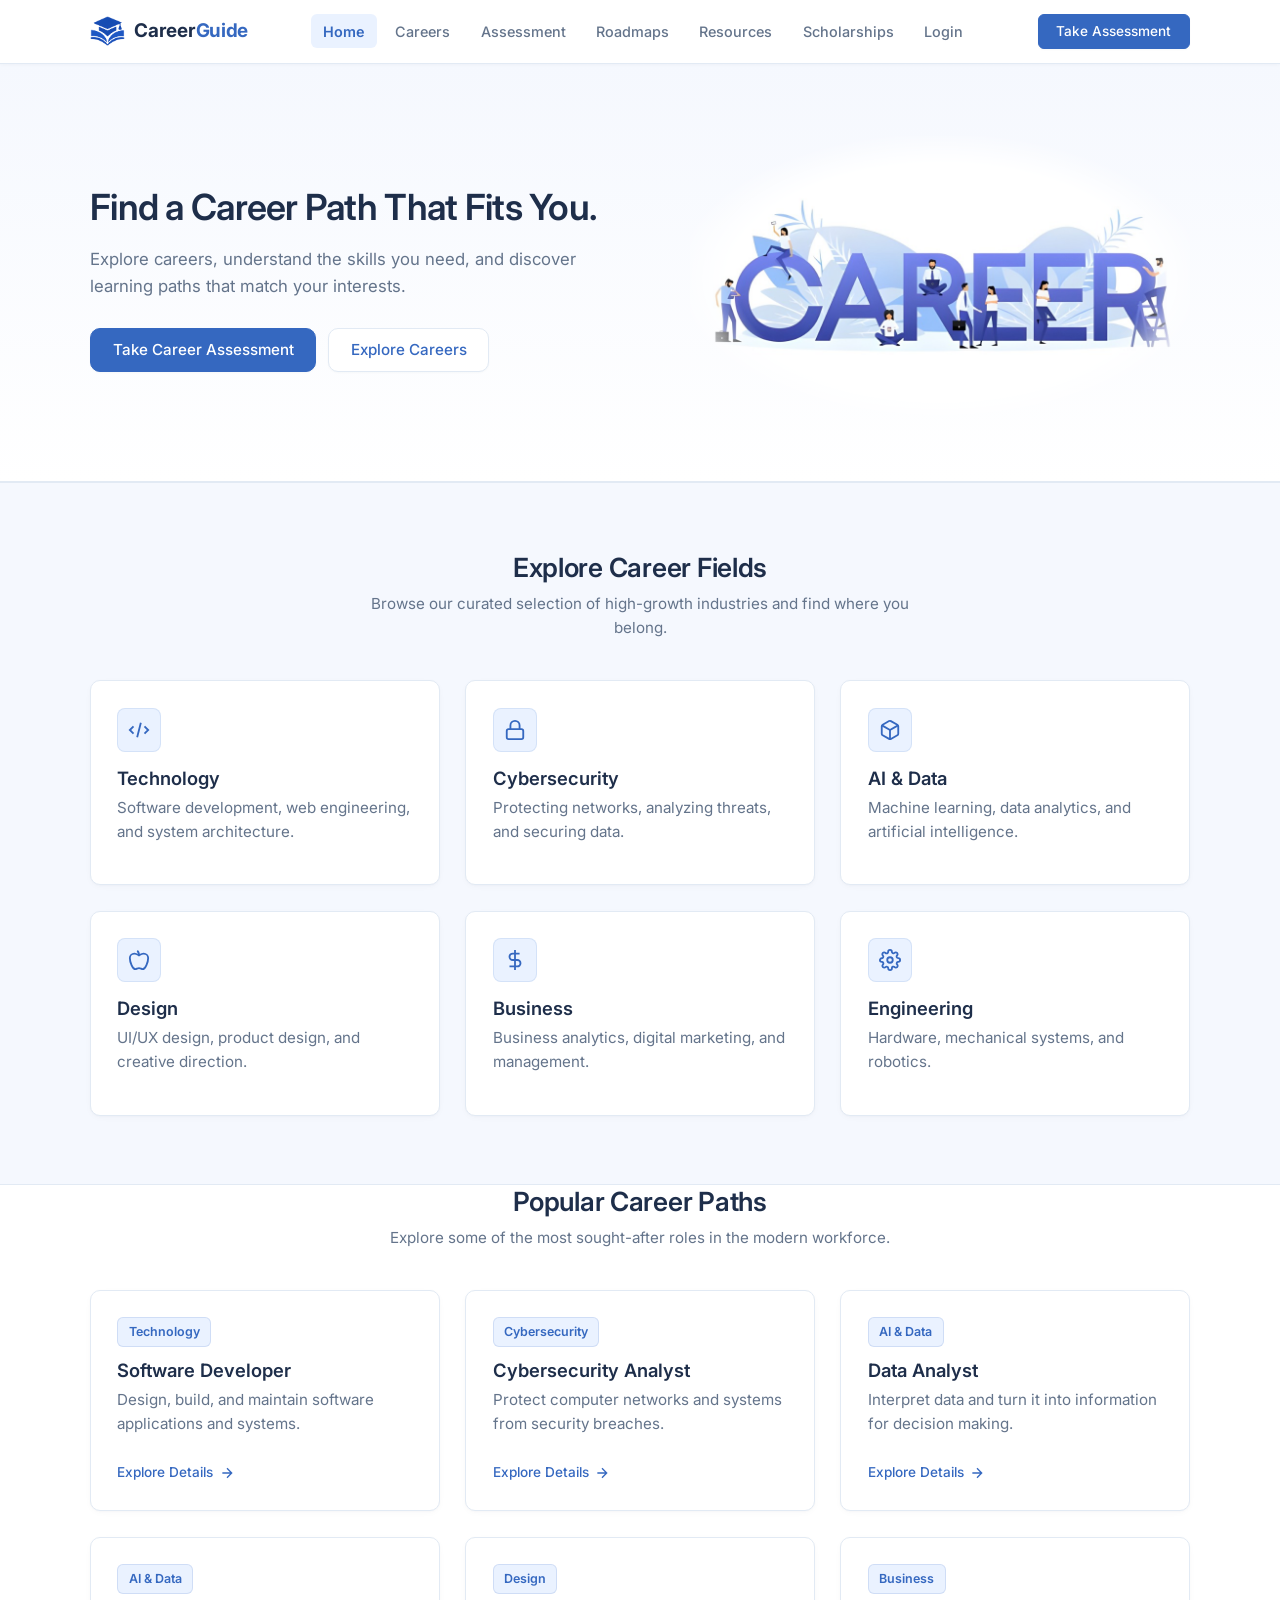
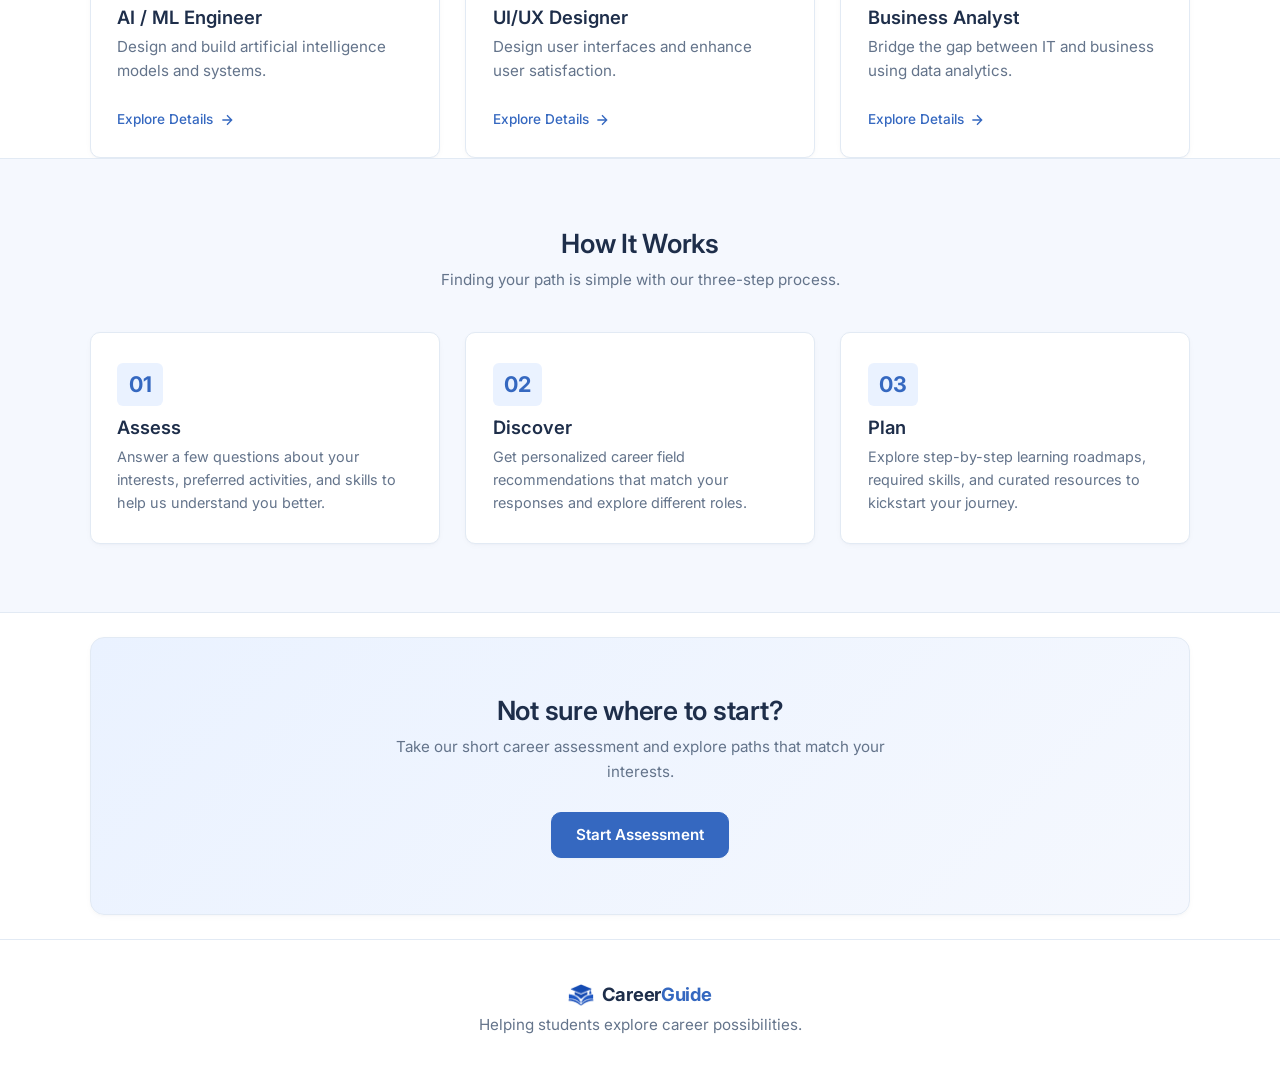
==== commit b185ac9b: "1" ====
--- a/index.html
+++ b/index.html
@@ -44,7 +44,7 @@
                 </div>
             </div>
             <div class="hero-visual">
-                <img src="images/hero-career-guidance.svg" alt="Illustration representing career discovery, student learning, and educational roadmaps" width="480" height="340" class="hero-img">
+                <img src="images/hero-career.jpg" alt="Career guidance illustration featuring blue CAREER lettering with students and professionals exploring learning and career pathways" width="510" height="291" class="hero-img">
             </div>
         </div>
     </header>
--- a/css/style.css
+++ b/css/style.css
@@ -205,8 +205,8 @@
     max-width: 580px;
 }
 .hero-visual {
-    flex: 0 0 460px;
-    max-width: 460px;
+    flex: 0 0 500px;
+    max-width: 500px;
     display: flex;
     align-items: center;
     justify-content: center;
@@ -216,7 +216,8 @@
     height: auto;
     display: block;
     border-radius: var(--radius);
-    filter: drop-shadow(0 6px 16px rgba(53, 104, 192, 0.08));
+    -webkit-mask-image: radial-gradient(ellipse 54% 52% at 50% 50%, #000 76%, transparent 100%);
+    mask-image: radial-gradient(ellipse 54% 52% at 50% 50%, #000 76%, transparent 100%);
 }
 .hero h1 { margin-bottom: 1rem; }
 .hero p { font-size: 1.05rem; margin-bottom: 1.75rem; color: var(--text-muted); max-width: 520px; line-height: 1.6; }
@@ -365,7 +366,7 @@
     .nav-links a { font-size: 0.85rem; padding: 0.3rem 0.5rem; }
     .nav-cta { padding: 0.4rem 0.8rem; font-size: 0.8rem; }
     .hero-container { gap: 2rem; }
-    .hero-visual { flex: 0 0 380px; max-width: 380px; }
+    .hero-visual { flex: 0 0 400px; max-width: 400px; }
 }
 
 @media (max-width: 768px) {
@@ -385,10 +386,112 @@
     .hero { padding: 3rem 0 2.5rem; }
     .hero-container { flex-direction: column; text-align: center; gap: 2rem; }
     .hero-content { max-width: 100%; }
-    .hero-visual { max-width: 340px; margin: 0 auto; }
+    .hero-visual { max-width: 420px; width: 100%; margin: 0 auto; }
     .hero-btns { flex-direction: column; width: 100%; max-width: 320px; margin: 0 auto; }
     .section-header { margin-bottom: 1.75rem; }
     section { padding: 3rem 0; }
+}
+
+/* Assessment Completion Greeting Modal */
+.completion-modal-overlay {
+    position: fixed;
+    top: 0;
+    left: 0;
+    right: 0;
+    bottom: 0;
+    width: 100%;
+    height: 100%;
+    background: rgba(15, 23, 42, 0.45);
+    backdrop-filter: blur(2px);
+    -webkit-backdrop-filter: blur(2px);
+    display: flex;
+    align-items: center;
+    justify-content: center;
+    z-index: 1000;
+    padding: 1.25rem;
+    box-sizing: border-box;
+}
+
+.completion-modal-card {
+    background: var(--bg-white);
+    border: 1px solid var(--border);
+    border-radius: var(--radius-lg);
+    box-shadow: 0 16px 40px -6px rgba(30, 46, 74, 0.16), 0 4px 14px -2px rgba(30, 46, 74, 0.06);
+    max-width: 440px;
+    width: 100%;
+    margin: 0 auto;
+    padding: 2.5rem 2rem 2.25rem;
+    text-align: center;
+    position: relative;
+    box-sizing: border-box;
+}
+
+.completion-icon-wrapper {
+    width: 58px;
+    height: 58px;
+    margin: 0 auto 1.25rem;
+    border-radius: 50%;
+    background: var(--bg-subtle);
+    border: 1px solid rgba(53, 104, 192, 0.18);
+    display: flex;
+    align-items: center;
+    justify-content: center;
+}
+
+.completion-icon {
+    height: 32px;
+    width: auto;
+    max-width: 38px;
+    object-fit: contain;
+    display: block;
+}
+
+.completion-title {
+    font-size: 1.6rem;
+    font-weight: 700;
+    color: var(--primary);
+    margin-bottom: 0.5rem;
+    letter-spacing: -0.015em;
+}
+
+.completion-desc {
+    font-size: 0.95rem;
+    color: var(--text-muted);
+    line-height: 1.55;
+    margin-bottom: 1.75rem;
+}
+
+.completion-btn {
+    width: 100%;
+    padding: 0.8rem 1.5rem;
+    font-size: 1rem;
+    font-weight: 600;
+    border-radius: var(--radius);
+}
+
+@media (max-width: 480px) {
+    .completion-modal-overlay {
+        padding: 1rem;
+    }
+    .completion-modal-card {
+        padding: 2rem 1.25rem 1.75rem;
+        max-width: 100%;
+    }
+    .completion-title {
+        font-size: 1.4rem;
+    }
+    .completion-desc {
+        font-size: 0.9rem;
+        margin-bottom: 1.5rem;
+    }
+    .completion-icon-wrapper {
+        width: 52px;
+        height: 52px;
+        margin-bottom: 1rem;
+    }
+    .completion-icon {
+        height: 28px;
+    }
 }
 
 /* Accessibility */
